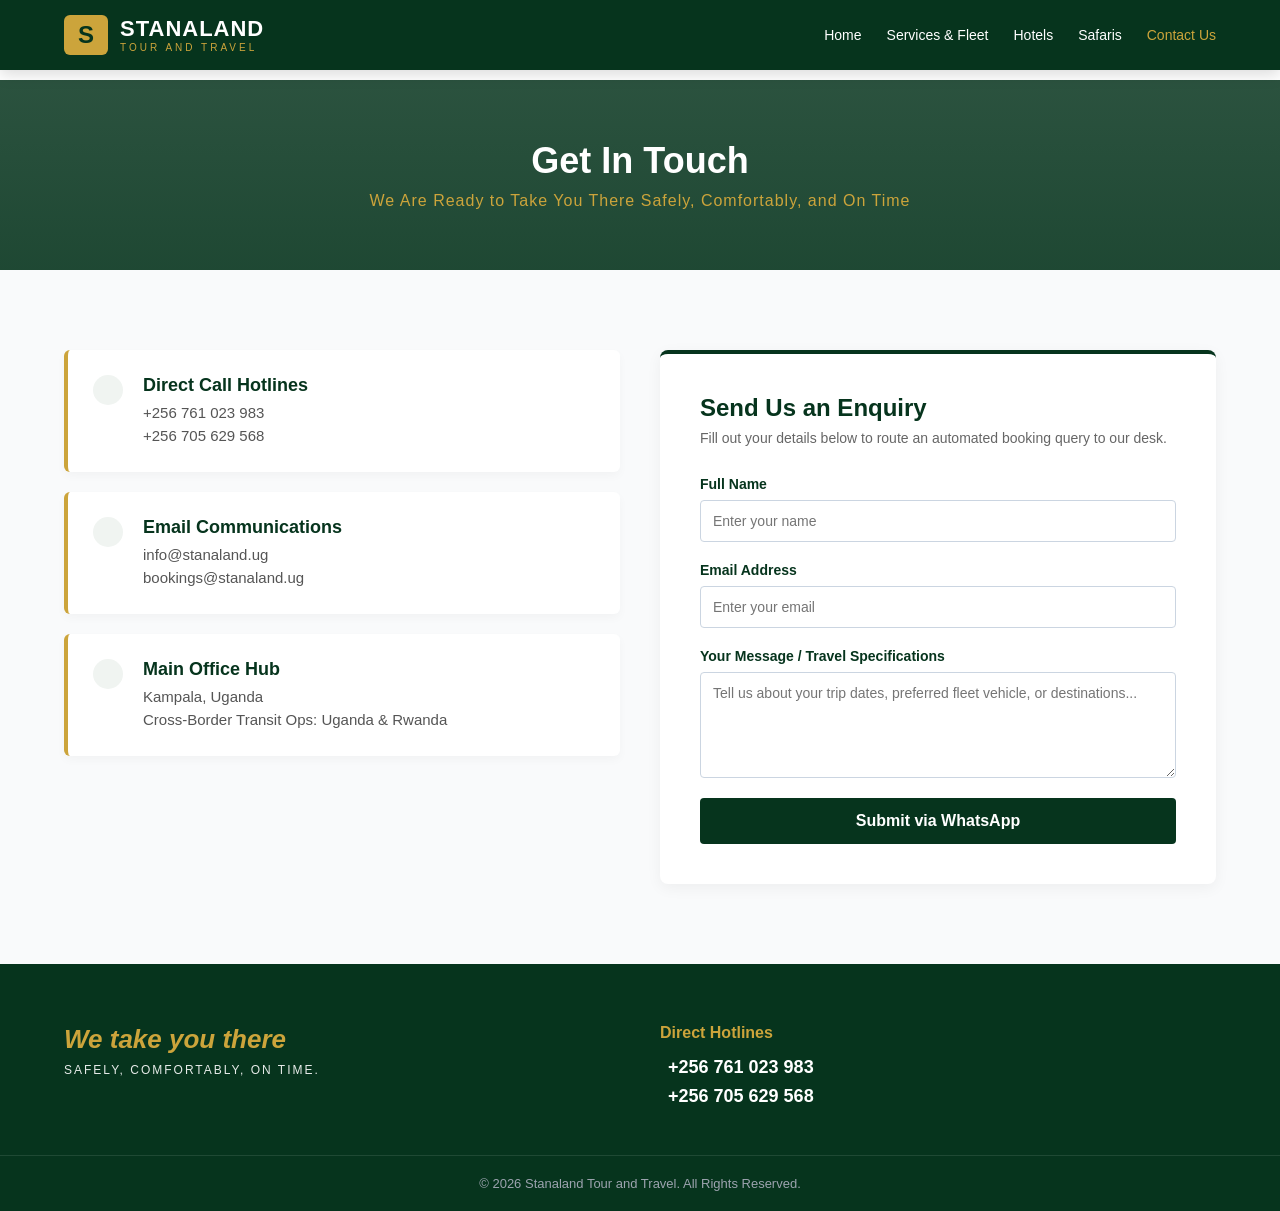
==== contact.html @ be0066cf "initial commit" ====
<!DOCTYPE html>
<html lang="en">
<head>
    <meta charset="UTF-8">
    <meta name="viewport" content="width=device-width, initial-scale=1.0">
    <title>Contact Us | Stanaland Tour and Travel</title>
    <!-- The exact line that forces the browser to load your CSS -->
    <link rel="stylesheet" href="style.css">
    <link rel="stylesheet" href="https://cloudflare.com">
</head>
<body>


    <!-- Header Navigation -->
    <header>
        <div class="container header-container">
            <div class="logo">
                <span class="logo-icon">S</span>
                <div class="logo-text">
                    <h1>STANALAND</h1>
                    <span>TOUR AND TRAVEL</span>
                </div>
            </div>
            <nav>
    <ul>
        <li><a href="index.html">Home</a></li>
        <li><a href="services.html">Services & Fleet</a></li>
        <li><a href="hotels.html">Hotels</a></li>
        <li><a href="safaris.html">Safaris</a></li>
        <li><a href="contact.html" class="active">Contact Us</a></li> <!-- Updated Active Link -->
        <!-- <li><a href="#" class="btn-nav">Book Online</a></li> -->
    </ul>
</nav>
        </div>
    </header>

    <!-- Page Title Sub-Hero Header -->
    <section class="page-title-bar contact-hero-bg">
        <div class="container">
            <h2>Get In Touch</h2>
            <p class="page-subtitle">We Are Ready to Take You There Safely, Comfortably, and On Time</p>
        </div>
    </section>

    <!-- Contact Dashboard Section -->
    <section class="contact-section">
        <div class="container contact-grid-layout">
            
            <!-- Left Column: Contact Cards -->
            <div class="contact-info-panel">
                <div class="info-card">
                    <i class="fas fa-phone-alt"></i>
                    <div>
                        <h3>Direct Call Hotlines</h3>
                        <p>+256 761 023 983</p>
                        <p>+256 705 629 568</p>
                    </div>
                </div>

                <div class="info-card">
                    <i class="fas fa-envelope"></i>
                    <div>
                        <h3>Email Communications</h3>
                        <p>info@stanaland.ug</p>
                        <p>bookings@stanaland.ug</p>
                    </div>
                </div>

                <div class="info-card">
                    <i class="fas fa-map-marker-alt"></i>
                    <div>
                        <h3>Main Office Hub</h3>
                        <p>Kampala, Uganda</p>
                        <p>Cross-Border Transit Ops: Uganda & Rwanda</p>
                    </div>
                </div>
            </div>

            <!-- Right Column: Interactive Booking Form -->
            <div class="contact-form-panel">
                <h3>Send Us an Enquiry</h3>
                <p>Fill out your details below to route an automated booking query to our desk.</p>
                
                <form id="contactPageForm">
                    <div class="form-group">
                        <label for="contactName">Full Name</label>
                        <input type="text" id="contactName" placeholder="Enter your name" required>
                    </div>
                    
                    <div class="form-group">
                        <label for="contactEmail">Email Address</label>
                        <input type="email" id="contactEmail" placeholder="Enter your email" required>
                    </div>

                    <div class="form-group">
                        <label for="contactMessage">Your Message / Travel Specifications</label>
                        <textarea id="contactMessage" rows="5" placeholder="Tell us about your trip dates, preferred fleet vehicle, or destinations..." required></textarea>
                    </div>

                    <button type="submit" class="btn-submit-contact">Submit via WhatsApp</button>
                </form>
            </div>

        </div>
    </section>

    <!-- Global Footer -->
    <footer>
        <div class="container footer-container">
            <div class="footer-brand">
                <h3>We take you there</h3>
                <p class="motto">SAFELY, COMFORTABLY, ON TIME.</p>
            </div>
            <div class="footer-contact">
                <h4>Direct Hotlines</h4>
                <p><i class="fas fa-phone-alt"></i> +256 761 023 983</p>
                <p><i class="fas fa-phone-alt"></i> +256 705 629 568</p>
            </div>
        </div>
        <div class="footer-bottom">
            <p>&copy; 2026 Stanaland Tour and Travel. All Rights Reserved.</p>
        </div>
    </footer>

    <!-- Script connection for execution -->
    <script src="script.js"></script>
</body>
</html>
---- style.css ----
/* ==========================================
   1. GLOBAL VARIABLES & SYSTEM RESET
   ========================================== */
:root {
    --primary-color: #06341d; /* Signature Deep Green */
    --accent-color: #cca43b;  /* Premium Gold */
    --text-dark: #1f2937;
    --text-light: #ffffff;
    --bg-light: #f9fafb;
}

* {
    margin: 0;
    padding: 0;
    box-sizing: border-box;
    font-family: 'Segoe UI', Tahoma, Geneva, Verdana, sans-serif;
    scroll-behavior: smooth;
}

/* Flex layout allows footers to sit cleanly at the bottom */
body {
    background-color: #ffffff;
    color: var(--text-dark);
    padding-top: 80px; 
    display: flex;
    flex-direction: column;
    min-height: 100vh;
}

.container {
    width: 90%;
    max-width: 1200px;
    margin: 0 auto;
}

/* ==========================================
   2. HEADER NAVIGATION BAR
   ========================================== */
header {
    background-color: var(--primary-color);
    color: var(--text-light);
    padding: 15px 0;
    position: fixed;
    width: 100%;
    top: 0;
    left: 0;
    z-index: 1000;
    box-shadow: 0 4px 15px rgba(0,0,0,0.15);
}

.header-container {
    display: flex;
    justify-content: space-between;
    align-items: center;
}

.logo {
    display: flex;
    align-items: center;
    gap: 12px;
}

.logo-icon {
    background-color: var(--accent-color);
    color: var(--primary-color);
    font-size: 24px;
    font-weight: 800;
    padding: 6px 14px;
    border-radius: 6px;
}

.logo-text h1 {
    font-size: 22px;
    letter-spacing: 1px;
    line-height: 1;
    color: var(--text-light);
}

.logo-text span {
    font-size: 10px;
    color: var(--accent-color);
    letter-spacing: 3px;
    display: block;
    margin-top: 2px;
}

nav ul {
    display: flex;
    list-style: none;
    align-items: center;
    gap: 25px;
}

nav ul li a {
    color: var(--text-light);
    text-decoration: none;
    font-size: 14px;
    font-weight: 500;
    transition: color 0.3s ease;
}

nav ul li a:hover, nav ul li a.active {
    color: var(--accent-color);
}

.btn-nav {
    background-color: var(--accent-color);
    color: var(--primary-color) !important;
    padding: 8px 18px;
    border-radius: 4px;
    font-weight: 700;
}

/* ==========================================
   3. HOMEPAGE HERO SHOWCASE 
   ========================================== */
.hero {
       background: linear-gradient(rgba(6, 52, 29, 0.8), rgba(6, 52, 29, 0.85)), url('image.png') no-repeat center center/cover;

    height: 75vh;
    display: flex;
    align-items: center;
    color: var(--text-light);
    width: 100%;
}

.hero-tagline {
    color: var(--accent-color);
    font-size: 13px;
    text-transform: uppercase;
    letter-spacing: 1.5px;
    margin-bottom: 20px;
    font-weight: 600;
}

.hero-content h2 {
    font-size: 52px;
    line-height: 1.15;
    margin-bottom: 20px;
    color: var(--text-light);
}

.gold-text {
    color: var(--accent-color);
    font-style: italic;
}

.hero-subtext {
    font-size: 18px;
    margin-bottom: 35px;
    opacity: 0.9;
    color: var(--text-light);
}

.hero-cta {
    display: flex;
    gap: 15px;
}

.btn-primary, .btn-secondary {
    text-decoration: none;
    padding: 14px 30px;
    font-weight: 700;
    border-radius: 4px;
    transition: all 0.3s ease;
}

.btn-primary {
    background-color: var(--accent-color);
    color: var(--primary-color);
}

.btn-primary:hover {
    background-color: var(--text-light);
}

.btn-secondary {
    border: 2px solid var(--text-light);
    color: var(--text-light);
}

.btn-secondary:hover {
    background-color: var(--text-light);
    color: var(--primary-color);
}

/* ==========================================
   4. HOME VALUES RIBBON BAR
   ========================================== */
.values-bar {
    background-color: #f3f4f6;
    padding: 22px 0;
    border-bottom: 1px solid #e5e7eb;
    width: 100%;
}

.values-container {
    display: flex;
    justify-content: space-around;
    flex-wrap: wrap;
    gap: 20px;
}

.value-item {
    display: flex;
    align-items: center;
    gap: 10px;
    color: var(--primary-color);
    font-weight: 600;
    font-size: 15px;
}

.value-item i {
    color: var(--accent-color);
    font-size: 18px;
}

/* ==========================================
   5. CORE SERVICES & DISPLAYS 
   ========================================== */
.services-preview, .hotels-display, .fleet-showcase {
    padding: 80px 0;
    background-color: var(--bg-light);
    flex: 1 0 auto; /* Fills remaining height safely */
    width: 100%;
}

.section-header {
    text-align: center;
    margin-bottom: 50px;
}

.section-header h2 {
    color: var(--primary-color);
    font-size: 32px;
    position: relative;
    padding-bottom: 15px;
}

.section-header h2::after {
    content: '';
    position: absolute;
    bottom: 0;
    left: 50%;
    transform: translateX(-50%);
    width: 50px;
    height: 3px;
    background-color: var(--accent-color);
}

.section-header p {
    color: #4b5563;
    margin-top: 15px;
}

.preview-grid {
    display: grid;
    grid-template-columns: repeat(auto-fit, minmax(300px, 1fr));
    gap: 30px;
}

.preview-card {
    background-color: #ffffff;
    padding: 40px 30px;
    border-radius: 6px;
    box-shadow: 0 4px 6px -1px rgba(0, 0, 0, 0.05);
    border-top: 4px solid var(--primary-color);
    text-align: center;
}

.preview-card i {
    font-size: 36px;
    color: var(--accent-color);
    margin-bottom: 20px;
}

.preview-card h3 {
    color: var(--primary-color);
    margin-bottom: 12px;
    font-size: 20px;
}

.preview-card p {
    color: #6b7280;
    font-size: 14px;
    line-height: 1.6;
}

/* ==========================================
   6. GLOBAL STRUCTURAL FOOTER
   ========================================== */
footer {
    margin-top: auto; 
    background-color: var(--primary-color);
    color: var(--text-light);
    padding: 60px 0 20px;
    width: 100%;
}

.footer-container {
    display: grid;
    grid-template-columns: repeat(auto-fit, minmax(280px, 1fr));
    gap: 40px;
    margin-bottom: 40px;
    width: 90%;
    max-width: 1200px;
    margin-left: auto;
    margin-right: auto;
}

.footer-brand h3 {
    font-size: 26px;
    font-style: italic;
    color: var(--accent-color);
    margin-bottom: 8px;
    white-space: nowrap;
}

.footer-brand .motto {
    font-size: 12px;
    letter-spacing: 2px;
    opacity: 0.9;
}

.footer-contact h4 {
    color: var(--accent-color);
    margin-bottom: 15px;
    font-size: 16px;
}

.footer-contact p {
    font-size: 18px;
    font-weight: 600;
    margin-bottom: 8px;
    white-space: nowrap;
}

.footer-contact i {
    color: var(--accent-color);
    margin-right: 8px;
}

.footer-bottom {
    text-align: center;
    border-top: 1px solid rgba(255,255,255,0.1);
    padding-top: 20px;
    font-size: 13px;
    color: #9ca3af;
    width: 100%;
}

/* ==========================================
   7. RESPONSIVE VIEWPORTS (MOBILE)
   ========================================== */
@media (max-width: 768px) {
    .header-container { flex-direction: column; gap: 15px; }
    nav ul { gap: 15px; flex-wrap: wrap; justify-content: center; }
    .hero-content h2 { font-size: 34px; }
    .hero-cta { flex-direction: column; }
}
/* ==========================================
   8. HOTELS SPLIT-SCREEN LAYOUT CONFIG
   ========================================== */
.split-hotels-container {
    display: flex;
    height: calc(100vh - 80px); /* Fills view height safely minus nav header */
    overflow: hidden;
    width: 100%;
}

.split-half {
    flex: 1;
    display: flex;
    align-items: center;
    justify-content: center;
    text-align: center;
    text-decoration: none;
    position: relative;
    transition: flex 0.5s ease, background 0.3s ease;
    padding: 40px;
}

/* Fallback color gradients if you haven't assigned images inside your new images/ folder yet */
.uganda-split {
    background: linear-gradient(rgba(6, 52, 29, 0.8), rgba(6, 52, 29, 0.9)), url('images/uganda-split.jpg') no-repeat center center/cover;
    background-color: var(--primary-color);
}

.rwanda-split {
    background: linear-gradient(rgba(204, 164, 59, 0.75), rgba(6, 52, 29, 0.85)), url('images/rwanda-split.jpg') no-repeat center center/cover;
    background-color: #1a422b;
    border-left: 2px solid rgba(255,255,255,0.1);
}

.split-content {
    color: var(--text-light) !important;
    z-index: 2;
    transition: transform 0.3s ease;
}

.split-content h2 {
    font-size: 42px;
    margin-bottom: 12px;
    letter-spacing: 1px;
    color: var(--text-light) !important;
}

.split-content p {
    font-size: 16px;
    opacity: 0.9;
    margin-bottom: 25px;
    color: var(--text-light) !important;
}

.split-btn {
    display: inline-block;
    padding: 12px 28px;
    background-color: var(--text-light);
    color: var(--primary-color);
    font-weight: 700;
    border-radius: 4px;
    font-size: 14px;
    transition: all 0.3s ease;
}

/* Hover Expanding Window Animations */
.split-half:hover {
    flex: 1.2; 
}

.split-half:hover .split-content {
    transform: scale(1.05);
}

.split-half:hover .split-btn {
    background-color: var(--accent-color);
    color: var(--text-light);
}

/* Mobile responsive fallback vertical stack */
@media (max-width: 768px) {
    .split-hotels-container {
        flex-direction: column;
        height: auto;
    }
    .split-half {
        padding: 80px 20px;
    }
}

/* ==========================================
   9. SAFARIS PAGE EXTENSION
   ========================================== */
.page-title-bar {
    padding: 60px 0;
    text-align: center;
    color: var(--text-light);
    background-color: var(--primary-color);
}

.safari-hero-bg {
    background: linear-gradient(rgba(6,52,29,0.85), rgba(6,52,29,0.9)), url('images/safari-hero.jpg') no-repeat center center/cover;
}

.page-title-bar h2 {
    font-size: 36px;
    margin-bottom: 10px;
}

.page-subtitle {
    color: var(--accent-color);
    font-size: 16px;
    letter-spacing: 1px;
}

.safari-packages-section {
    padding: 80px 0;
    background-color: var(--bg-light);
    flex: 1 0 auto;
    width: 100%;
}

.package-grid-layout {
    display: grid;
    grid-template-columns: repeat(auto-fit, minmax(340px, 1fr));
    gap: 35px;
}

.safari-card {
    background: #ffffff;
    border-radius: 8px;
    overflow: hidden;
    box-shadow: 0 4px 15px rgba(0,0,0,0.05);
    border: 1px solid #e5e7eb;
    display: flex;
    flex-direction: column;
}

.safari-card-img {
    width: 100%;
    height: 240px;
    object-fit: cover;
    background-color: #dddddd;
}

.safari-card-body {
    padding: 25px;
    flex-grow: 1;
    display: flex;
    flex-direction: column;
}

.safari-card-meta {
    display: flex;
    justify-content: space-between;
    align-items: center;
    margin-bottom: 10px;
}

.safari-tag {
    color: var(--accent-color);
    font-size: 12px;
    font-weight: bold;
    text-transform: uppercase;
    letter-spacing: 0.5px;
}

.safari-duration {
    background: #f3f4f6;
    padding: 4px 10px;
    border-radius: 20px;
    font-size: 12px;
    font-weight: 600;
    color: var(--primary-color);
}

.safari-card h3 {
    color: var(--primary-color);
    font-size: 22px;
    margin-bottom: 12px;
}

.safari-card p {
    color: #555555;
    font-size: 14px;
    line-height: 1.6;
    margin-bottom: 25px;
}

.safari-card-action {
    margin-top: auto;
}

.btn-safari {
    display: block;
    text-align: center;
    background: var(--primary-color);
    color: var(--text-light);
    text-decoration: none;
    padding: 13px;
    border-radius: 4px;
    font-weight: bold;
    transition: background 0.3s ease;
}

.btn-safari:hover {
    background-color: var(--accent-color);
    color: var(--primary-color);
}
/* ==========================================
   10. CONTACT PAGE EXTENSION
   ========================================== */
.contact-hero-bg {
    background: linear-gradient(rgba(6,52,29,0.85), rgba(6,52,29,0.9)), url('images/contact-hero.jpg') no-repeat center center/cover;
}

.contact-section {
    padding: 80px 0;
    background-color: var(--bg-light);
    flex: 1 0 auto;
    width: 100%;
}

.contact-grid-layout {
    display: grid;
    grid-template-columns: repeat(auto-fit, minmax(340px, 1fr));
    gap: 40px;
    align-items: start;
}

.contact-info-panel {
    display: flex;
    flex-direction: column;
    gap: 20px;
}

.info-card {
    background: #ffffff;
    padding: 25px;
    border-radius: 6px;
    box-shadow: 0 4px 10px rgba(0,0,0,0.03);
    border-left: 4px solid var(--accent-color);
    display: flex;
    align-items: flex-start;
    gap: 20px;
}

.info-card i {
    font-size: 24px;
    color: var(--primary-color);
    background: #f0f4f1;
    padding: 15px;
    border-radius: 50%;
}

.info-card h3 {
    color: var(--primary-color);
    font-size: 18px;
    margin-bottom: 6px;
}

.info-card p {
    color: #555555;
    font-size: 15px;
    line-height: 1.5;
}

.contact-form-panel {
    background: #ffffff;
    padding: 40px;
    border-radius: 8px;
    box-shadow: 0 4px 15px rgba(0,0,0,0.05);
    border-top: 4px solid var(--primary-color);
}

.contact-form-panel h3 {
    color: var(--primary-color);
    font-size: 24px;
    margin-bottom: 8px;
}

.contact-form-panel p {
    color: #666666;
    font-size: 14px;
    margin-bottom: 30px;
}

.form-group {
    margin-bottom: 20px;
    display: flex;
    flex-direction: column;
    gap: 8px;
}

.form-group label {
    font-size: 14px;
    font-weight: 600;
    color: var(--primary-color);
}

.form-group input, .form-group textarea {
    width: 100%;
    padding: 12px;
    border: 1px solid #cbd5e1;
    border-radius: 4px;
    outline: none;
    font-size: 14px;
    color: var(--text-dark);
    transition: border 0.3s;
}

.form-group input:focus, .form-group textarea:focus {
    border-color: var(--primary-color);
}

.btn-submit-contact {
    width: 100%;
    background-color: var(--primary-color);
    color: var(--text-light);
    border: none;
    padding: 14px;
    font-weight: bold;
    font-size: 16px;
    cursor: pointer;
    border-radius: 4px;
    transition: background 0.3s;
}

.btn-submit-contact:hover {
    background-color: var(--accent-color);
    color: var(--primary-color);
}
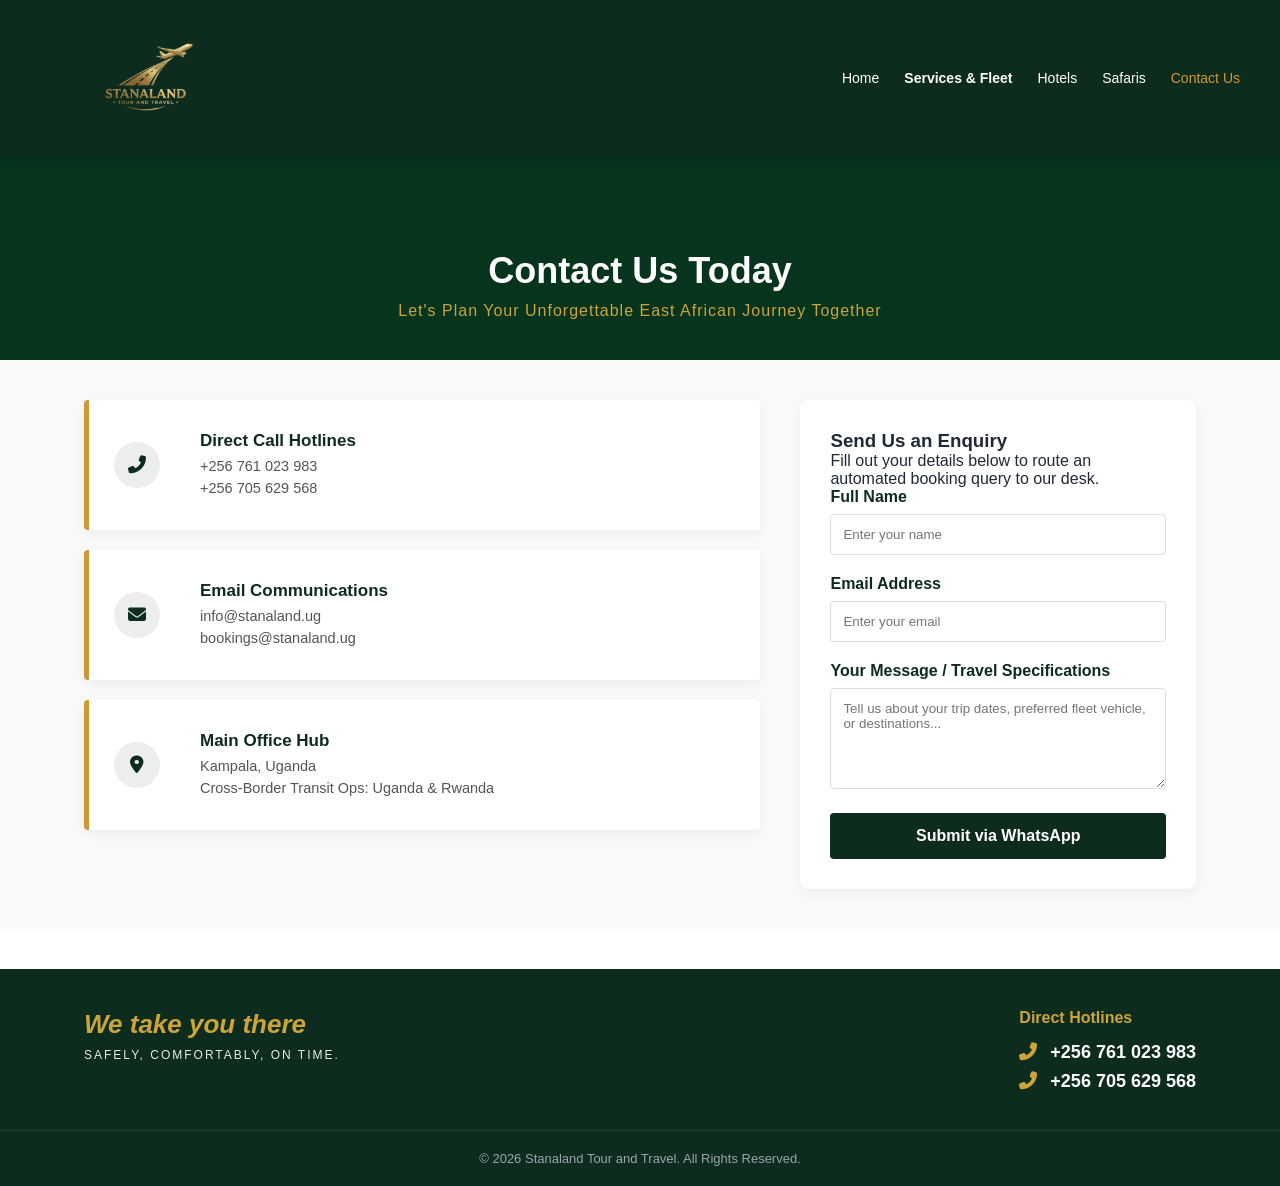
==== commit 906312bf: "Modified contact us page" ====
--- a/contact.html
+++ b/contact.html
@@ -4,41 +4,46 @@
     <meta charset="UTF-8">
     <meta name="viewport" content="width=device-width, initial-scale=1.0">
     <title>Contact Us | Stanaland Tour and Travel</title>
-    <!-- The exact line that forces the browser to load your CSS -->
+    
+    <!-- FIXED: Replaced the broken link with a functional Font Awesome v6 CDN link -->
+    <link rel="stylesheet" href="https://cdnjs.cloudflare.com/ajax/libs/font-awesome/6.7.2/css/all.min.css">
+    
     <link rel="stylesheet" href="style.css">
-    <link rel="stylesheet" href="https://cloudflare.com">
 </head>
+
 <body>
 
+   <header style="background-color: #0d2c1d; width: 100%;">
+    <!-- Decreased top/bottom padding here to give the larger logo maximum room without making the whole bar too tall -->
+    <div class="container header-container" style="display: flex; justify-content: space-between; align-items: center; padding: 5px 40px; max-width: 1200px; margin: 0 auto; box-sizing: border-box;">
+        
+        <!-- Logo Section -->
+        <div class="logo" style="display: flex; align-items: center;">
+            <a href="index.html" style="display: block; line-height: 0;">
+                <!-- Increased height to 115px so the text details are highly readable -->
+                <img src="images/logo.png" alt="Stanaland Tour and Travel Logo" style="height: 115px; width: auto; display: block; object-fit: contain;">
+            </a>
+        </div>
+        
+        <!-- Navigation Section -->
+        <nav>
+            <ul style="display: flex; list-style: none; margin: 0; padding: 0; gap: 25px; align-items: center;">
+                <li><a href="index.html" style="text-decoration: none; color: #ffffff; font-weight: 500;">Home</a></li>
+                <li><a href="services.html" class="active" style="text-decoration: none; color: #ffffff; font-weight: 600;">Services & Fleet</a></li>
+                <li><a href="hotels.html" style="text-decoration: none; color: #ffffff; font-weight: 500;">Hotels</a></li>
+                <li><a href="safaris.html" style="text-decoration: none; color: #ffffff; font-weight: 500;">Safaris</a></li>
+                <li><a href="contact.html" style="text-decoration: none; color: #cc9933; font-weight: 500;">Contact Us</a></li>
+            </ul>
+        </nav>
+        
+    </div>
+</header>
 
-    <!-- Header Navigation -->
-    <header>
-        <div class="container header-container">
-            <div class="logo">
-                <span class="logo-icon">S</span>
-                <div class="logo-text">
-                    <h1>STANALAND</h1>
-                    <span>TOUR AND TRAVEL</span>
-                </div>
-            </div>
-            <nav>
-    <ul>
-        <li><a href="index.html">Home</a></li>
-        <li><a href="services.html">Services & Fleet</a></li>
-        <li><a href="hotels.html">Hotels</a></li>
-        <li><a href="safaris.html">Safaris</a></li>
-        <li><a href="contact.html" class="active">Contact Us</a></li> <!-- Updated Active Link -->
-        <!-- <li><a href="#" class="btn-nav">Book Online</a></li> -->
-    </ul>
-</nav>
-        </div>
-    </header>
-
-    <!-- Page Title Sub-Hero Header -->
+    <!-- Sub-Hero Header Banner -->
     <section class="page-title-bar contact-hero-bg">
-        <div class="container">
-            <h2>Get In Touch</h2>
-            <p class="page-subtitle">We Are Ready to Take You There Safely, Comfortably, and On Time</p>
+        <div class="container hero-text-container">
+            <h2>Contact Us Today</h2>
+            <p class="page-subtitle">Let's Plan Your Unforgettable East African Journey Together</p>
         </div>
     </section>
 
@@ -46,35 +51,50 @@
     <section class="contact-section">
         <div class="container contact-grid-layout">
             
-            <!-- Left Column: Contact Cards -->
-            <div class="contact-info-panel">
-                <div class="info-card">
-                    <i class="fas fa-phone-alt"></i>
-                    <div>
-                        <h3>Direct Call Hotlines</h3>
-                        <p>+256 761 023 983</p>
-                        <p>+256 705 629 568</p>
-                    </div>
-                </div>
+            <!-- Left Column: Unified Contact Cards with Real Icons -->
+           <!-- Left Column: Unified Contact Cards with Real Icons -->
+<!-- Left Column: Unified Contact Cards with Real Icons -->
+<div class="contact-info-panel" style="display: flex; flex-direction: column; align-items: flex-start; gap: 20px; width: 100%;">
+    
+    <!-- Card 1: Hotlines -->
+    <!-- FIXED: Added display: flex and align-items: center to layout the icon and text next to each other, left-aligned -->
+    <div class="info-card" style="display: flex; align-items: center; text-align: left; width: 100%; justify-content: flex-start; gap: 20px;">
+        <div class="icon-circle" style="flex-shrink: 0;">
+            <i class="fas fa-phone-alt"></i>
+        </div>
+        <div class="card-content" style="text-align: left;">
+            <h3 style="margin: 0 0 5px 0; text-align: left;">Direct Call Hotlines</h3>
+            <p style="margin: 0; text-align: left;">+256 761 023 983</p>
+            <p style="margin: 0; text-align: left;">+256 705 629 568</p>
+        </div>
+    </div>
 
-                <div class="info-card">
-                    <i class="fas fa-envelope"></i>
-                    <div>
-                        <h3>Email Communications</h3>
-                        <p>info@stanaland.ug</p>
-                        <p>bookings@stanaland.ug</p>
-                    </div>
-                </div>
+    <!-- Card 2: Emails -->
+    <div class="info-card" style="display: flex; align-items: center; text-align: left; width: 100%; justify-content: flex-start; gap: 20px;">
+        <div class="icon-circle" style="flex-shrink: 0;">
+            <i class="fas fa-envelope"></i>
+        </div>
+        <div class="card-content" style="text-align: left;">
+            <h3 style="margin: 0 0 5px 0; text-align: left;">Email Communications</h3>
+            <p style="margin: 0; text-align: left;">info@stanaland.ug</p>
+            <p style="margin: 0; text-align: left;">bookings@stanaland.ug</p>
+        </div>
+    </div>
 
-                <div class="info-card">
-                    <i class="fas fa-map-marker-alt"></i>
-                    <div>
-                        <h3>Main Office Hub</h3>
-                        <p>Kampala, Uganda</p>
-                        <p>Cross-Border Transit Ops: Uganda & Rwanda</p>
-                    </div>
-                </div>
-            </div>
+    <!-- Card 3: Location -->
+    <div class="info-card" style="display: flex; align-items: center; text-align: left; width: 100%; justify-content: flex-start; gap: 20px;">
+        <div class="icon-circle" style="flex-shrink: 0;">
+            <i class="fas fa-map-marker-alt"></i>
+        </div>
+        <div class="card-content" style="text-align: left;">
+            <h3 style="margin: 0 0 5px 0; text-align: left;">Main Office Hub</h3>
+            <p style="margin: 0; text-align: left;">Kampala, Uganda</p>
+            <p style="margin: 0; text-align: left;">Cross-Border Transit Ops: Uganda & Rwanda</p>
+        </div>
+    </div>
+
+</div>
+
 
             <!-- Right Column: Interactive Booking Form -->
             <div class="contact-form-panel">
@@ -122,7 +142,6 @@
         </div>
     </footer>
 
-    <!-- Script connection for execution -->
     <script src="script.js"></script>
 </body>
 </html>
--- a/style.css
+++ b/style.css
@@ -8,6 +8,7 @@
     --text-dark: #1f2937;
     --text-light: #ffffff;
     --bg-light: #f9fafb;
+    justify-content: space-between;
 }
 
 * {
@@ -16,6 +17,7 @@
     box-sizing: border-box;
     font-family: 'Segoe UI', Tahoma, Geneva, Verdana, sans-serif;
     scroll-behavior: smooth;
+    justify-content: space-between;
 }
 
 /* Flex layout allows footers to sit cleanly at the bottom */
@@ -90,6 +92,7 @@
     list-style: none;
     align-items: center;
     gap: 25px;
+    
 }
 
 nav ul li a {
@@ -98,6 +101,7 @@
     font-size: 14px;
     font-weight: 500;
     transition: color 0.3s ease;
+    justify-content: space-between;
 }
 
 nav ul li a:hover, nav ul li a.active {
@@ -115,14 +119,138 @@
 /* ==========================================
    3. HOMEPAGE HERO SHOWCASE 
    ========================================== */
+/* ==========================================
+   3. HOMEPAGE HERO SHOWCASE WITH SLIDER FIX
+   ========================================== */
 .hero {
-       background: linear-gradient(rgba(6, 52, 29, 0.8), rgba(6, 52, 29, 0.85)), url('image.png') no-repeat center center/cover;
-
+    position: relative; /* Essential to lock background layers underneath text */
     height: 75vh;
     display: flex;
     align-items: center;
     color: var(--text-light);
     width: 100%;
+    overflow: hidden; /* Stops wide images from spilling out of the screen */
+}
+
+/* New CSS container to control the sliding images layer */
+.hero-slider {
+    position: absolute;
+    top: 0;
+    left: 0;
+    width: 100%;
+    height: 100%;
+    z-index: 1; /* Sets slider in the background layer */
+}
+
+/* Individual slides configuration */
+.slide {
+    position: absolute;
+    top: 0;
+    left: 0;
+    width: 100%;
+    height: 100%;
+    background-repeat: no-repeat;
+    background-position: center center;
+    background-size: cover;
+    opacity: 0;
+    transition: opacity 1.2s ease-in-out; /* Controls how fast images fade into each other */
+}
+
+/* Shows the active visible slide image */
+.slide.active {
+    opacity: 1; 
+}
+
+/* Keeps your text content floating perfectly on top of the moving background */
+.hero-container {
+    position: relative;
+    z-index: 2; /* Forces text to sit safely on top of the images layer */
+    width: 90%;
+    max-width: 1200px;
+    margin: 0 auto;
+}
+
+.hero-tagline {
+    color: var(--accent-color);
+    font-size: 13px;
+    text-transform: uppercase;
+    letter-spacing: 1.5px;
+    margin-bottom: 20px;
+    font-weight: 600;
+}
+
+.hero-content h2 {
+    font-size: 52px;
+    line-height: 1.15;
+    margin-bottom: 20px;
+    color: var(--text-light);
+}
+
+.gold-text {
+    color: var(--accent-color);
+    font-style: italic;
+}
+
+.hero-subtext {
+    font-size: 18px;
+    margin-bottom: 35px;
+    opacity: 0.9;
+    color: var(--text-light);
+}
+
+.hero-cta {
+    display: flex;
+    gap: 15px;
+}
+/* ==========================================
+   3. HOMEPAGE HERO SHOWCASE WITH SLIDER FIX
+   ========================================== */
+.hero {
+    position: relative; /* Essential to lock background layers underneath text */
+    height: 75vh;
+    display: flex;
+    align-items: center;
+    color: var(--text-light);
+    width: 100%;
+    overflow: hidden; /* Stops wide images from spilling out of the screen */
+}
+
+/* New CSS container to control the sliding images layer */
+.hero-slider {
+    position: absolute;
+    top: 0;
+    left: 0;
+    width: 100%;
+    height: 100%;
+    z-index: 1; /* Sets slider in the background layer */
+}
+
+/* Individual slides configuration */
+.slide {
+    position: absolute;
+    top: 0;
+    left: 0;
+    width: 100%;
+    height: 100%;
+    background-repeat: no-repeat;
+    background-position: center center;
+    background-size: cover;
+    opacity: 0;
+    transition: opacity 1.2s ease-in-out; /* Controls how fast images fade into each other */
+}
+
+/* Shows the active visible slide image */
+.slide.active {
+    opacity: 1; 
+}
+
+/* Keeps your text content floating perfectly on top of the moving background */
+.hero-container {
+    position: relative;
+    z-index: 2; /* Forces text to sit safely on top of the images layer */
+    width: 90%;
+    max-width: 1200px;
+    margin: 0 auto;
 }
 
 .hero-tagline {
@@ -389,7 +517,7 @@
 
 .rwanda-split {
     background: linear-gradient(rgba(204, 164, 59, 0.75), rgba(6, 52, 29, 0.85)), url('images/rwanda-split.jpg') no-repeat center center/cover;
-    background-color: #1a422b;
+    background-color: #285f40;
     border-left: 2px solid rgba(255,255,255,0.1);
 }
 
@@ -567,129 +695,573 @@
 .btn-safari:hover {
     background-color: var(--accent-color);
     color: var(--primary-color);
-}
-/* ==========================================
-   10. CONTACT PAGE EXTENSION
-   ========================================== */
-.contact-hero-bg {
-    background: linear-gradient(rgba(6,52,29,0.85), rgba(6,52,29,0.9)), url('images/contact-hero.jpg') no-repeat center center/cover;
-}
-
+}/* ==========================================
+   Header and Gold Circle Logo
+   ========================================== */
+.main-header {
+    background-color: #0d2c1d;
+    width: 100%;
+    position: fixed;
+    top: 0;
+    left: 0;
+    z-index: 1000;
+    box-shadow: 0 4px 10px rgba(0,0,0,0.15);
+}
+
+.header-container {
+    display: flex;
+    justify-content: space-between;
+    align-items: center;
+    padding: 10px 40px 10px 20px;
+    width: 100%;
+    max-width: 100% !important;
+    box-sizing: border-box;
+}
+
+.logo-link {
+    display: flex;
+    align-items: center;
+    justify-content: center;
+    text-decoration: none;
+}
+
+.logo-circle {
+    width: 120px;
+    height: 120px;
+    border: 3px solid #cc9933;
+    border-radius: 50%;
+    display: flex;
+    align-items: center;
+    justify-content: center;
+    background-color: rgba(204, 153, 51, 0.05);
+    box-sizing: border-box;
+    overflow: hidden;
+    padding: 15px;
+}
+
+.logo-circle img {
+    max-width: 100%;
+    max-height: 100%;
+    object-fit: contain;
+    display: block;
+}
+
+.nav-menu ul {
+    display: flex;
+    list-style: none;
+    margin: 0;
+    padding: 0;
+    gap: 25px;
+    align-items: center;
+}
+
+.nav-menu a {
+    text-decoration: none;
+    color: #ffffff;
+    font-weight: 500;
+}
+
+.nav-menu a.active {
+    color: #cc9933;
+    font-weight: 600;
+}
+
+/* ==========================================
+   Hero Banner Area
+   ========================================== */
+.page-title-bar {
+    padding-top: 170px;
+    padding-bottom: 40px;
+    box-sizing: border-box;
+}
+
+.hero-text-container {
+    text-align: center;
+}
+
+.page-subtitle {
+    color: #cca43b;
+    margin-top: 8px;
+}
+
+/* ==========================================
+   Perfectly Aligned Contact Info Cards
+   ========================================== */
 .contact-section {
-    padding: 80px 0;
+    padding: 40px 0;
+    background-color: #f9f9f9;
+}
+
+.contact-grid-layout {
+    display: flex;
+    gap: 40px;
+    max-width: 1200px;
+    margin: 0 auto;
+    padding: 0 20px;
+    box-sizing: border-box;
+}
+
+.contact-info-panel {
+    display: flex;
+    flex-direction: column;
+    gap: 20px;
+    width: 45%;
+    text-align: left;
+    justify-content: flex-start;
+}
+
+.info-card {
+    display: flex;
+    align-items: center;
+    background-color: #ffffff;
+    border-left: 5px solid #cc9933; /* Keeps left lines perfectly parallel */
+    border-radius: 4px;
+    padding: 25px;
+    box-shadow: 0 4px 12px rgba(0,0,0,0.05);
+    min-height: 130px;
+    box-sizing: border-box;
+    width: 100%;
+    
+}
+
+.icon-circle {
+    width: 46px;
+    height: 46px;
+    background-color: rgba(13, 44, 29, 0.08); /* Transparent matching green */
+    border-radius: 50%;
+    margin-right: 20px;
+    display: flex;
+    align-items: center;
+    justify-content: center;
+    flex-shrink: 0;
+}
+
+.icon-circle i {
+    color: #0d2c1d; /* Deep green icon tint */
+    font-size: 18px;
+}
+
+.card-content h3 {
+    margin: 0 0 6px 0;
+    font-size: 17px;
+    color: #0d2c1d;
+    font-weight: 700;
+    text-align: left;
+    
+}
+
+.card-content p {
+    margin: 0;
+    font-size: 14.5px;
+    color: #555555;
+    line-height: 1.5;
+    display: flex;
+    flex-direction: column;
+    justify-self: flex-start;
+}
+
+/* ==========================================
+   Right Panel: Form Layout
+   ========================================== */
+.contact-form-panel {
+    width: 55%;
+    background-color: #ffffff;
+    padding: 30px;
+    border-radius: 8px;
+    box-shadow: 0 4px 12px rgba(0,0,0,0.05);
+    box-sizing: border-box;
+}
+
+.form-group {
+    margin-bottom: 20px;
+}
+
+.form-group label {
+    display: block;
+    margin-bottom: 8px;
+    font-weight: 600;
+    color: #0d2c1d;
+}
+
+.form-group input,
+.form-group textarea {
+    width: 100%;
+    padding: 12px;
+    border: 1px solid #dddddd;
+    border-radius: 4px;
+    box-sizing: border-box;
+}
+
+.btn-submit-contact {
+    width: 100%;
+    background-color: #0d2c1d;
+    color: #ffffff;
+    border: none;
+    padding: 14px;
+    font-size: 16px;
+    font-weight: 600;
+    border-radius: 4px;
+    cursor: pointer;
+}
+
+/* ==========================================
+   Footer
+   ========================================== */
+footer {
+    background-color: #0d2c1d;
+    color: #ffffff;
+    padding: 40px 0 20px 0;
+    margin-top: 40px;
+}
+
+.footer-container {
+    display: flex;
+    justify-content: space-between;
+    max-width: 1200px;
+    margin: 0 auto;
+    padding: 0 20px;
+}
+
+.footer-bottom {
+    text-align: center;
+    margin-top: 30px;
+    border-top: 1px solid rgba(255,255,255,0.1);
+    padding-top: 20px;
+}
+
+/* ==========================================
+   11. HOTELS CARDS & LISTING ENGINE EXTENSION
+   ========================================== */
+.uganda-hotels-hero-bg {
+    background: linear-gradient(rgba(6,52,29,0.85), rgba(6,52,29,0.9)), url('images/uganda-hotels-banner.jpg') no-repeat center center/cover;
+}
+
+.hotel-grid-layout {
+    display: grid;
+    grid-template-columns: repeat(auto-fit, minmax(320px, 1fr));
+    gap: 35px;
+}
+
+.hotel-card {
+    background: #ffffff;
+    border-radius: 8px;
+    overflow: hidden;
+    box-shadow: 0 4px 15px rgba(0,0,0,0.04);
+    border: 1px solid #e5e7eb;
+    display: flex;
+    flex-direction: column;
+    transition: transform 0.3s ease, box-shadow 0.3s ease;
+}
+
+.hotel-card:hover {
+    transform: translateY(-5px);
+    box-shadow: 0 10px 25px rgba(0,0,0,0.08);
+}
+
+.hotel-card-img {
+    width: 100%;
+    height: 220px;
+    object-fit: cover;
+    background-color: #dddddd; /* Fallback gray box until you load real images */
+}
+
+.hotel-card-body {
+    padding: 25px;
+    flex-grow: 1;
+    display: flex;
+    flex-direction: column;
+}
+
+.hotel-card-meta {
+    display: flex;
+    justify-content: space-between;
+    align-items: center;
+    margin-bottom: 12px;
+}
+
+.hotel-location {
+    color: #4b5563;
+    font-size: 13px;
+    font-weight: 500;
+}
+
+.hotel-location i {
+    color: var(--accent-color);
+    margin-right: 4px;
+}
+
+.hotel-rating {
+    background-color: #f3f4f6;
+    color: var(--primary-color);
+    font-size: 11px;
+    font-weight: 700;
+    text-transform: uppercase;
+    padding: 4px 10px;
+    border-radius: 20px;
+    letter-spacing: 0.5px;
+}
+
+.hotel-card h3 {
+    color: var(--primary-color);
+    font-size: 20px;
+    margin-bottom: 12px;
+}
+
+.hotel-card p {
+    color: #555555;
+    font-size: 14px;
+    line-height: 1.6;
+    margin-bottom: 25px;
+}
+
+.hotel-card-action {
+    margin-top: auto; /* Keeps all WhatsApp booking buttons lined up at the card bottoms */
+}
+
+.btn-hotel-book {
+    display: block;
+    text-align: center;
+    background-color: var(--primary-color);
+    color: var(--text-light);
+    text-decoration: none;
+    padding: 12px;
+    border-radius: 4px;
+    font-weight: 700;
+    font-size: 14px;
+    transition: background 0.3s, color 0.3s;
+}
+
+.btn-hotel-book:hover {
+    background-color: var(--accent-color);
+    color: var(--primary-color);
+}
+/* ==========================================
+   12. SERVICES & FLEET VEHICLE ENGINE EXTENSION
+   ========================================== */
+.services-hero-bg {
+    background: linear-gradient(rgba(6,52,29,0.85), rgba(6,52,29,0.9)), url('images/services-hero.jpg') no-repeat center center/cover;
+}
+
+.services-preview-panel {
+    padding: 80px 0 40px;
+    background-color: var(--text-light);
+    width: 100%;
+}
+.services-row-layout {
+    display: grid;
+    /* Grid system automatically adapts columns layout elegantly for all 6 items */
+    grid-template-columns: repeat(auto-fit, minmax(320px, 1fr));
+    gap: 30px;
+}
+
+
+.service-feature-card {
+    background-color: var(--bg-light);
+    padding: 40px 30px;
+    border-radius: 6px;
+    box-shadow: 0 4px 6px -1px rgba(0, 0, 0, 0.02);
+    border-top: 4px solid var(--primary-color);
+    text-align: center;
+}
+
+.service-feature-card i {
+    font-size: 36px;
+    color: var(--accent-color);
+    margin-bottom: 20px;
+}
+
+.service-feature-card h3 {
+    color: var(--primary-color);
+    margin-bottom: 12px;
+    font-size: 20px;
+}
+
+.service-feature-card p {
+    color: #555555;
+    font-size: 14px;
+    line-height: 1.6;
+}
+
+/* Fleet Panels Layout Section */
+.fleet-showcase-panel {
+    padding: 60px 0 80px;
     background-color: var(--bg-light);
     flex: 1 0 auto;
     width: 100%;
 }
 
-.contact-grid-layout {
+.panel-section-header {
+    text-align: center;
+    margin-bottom: 50px;
+}
+
+.panel-section-header h2 {
+    color: var(--primary-color);
+    font-size: 28px;
+    position: relative;
+}
+
+.header-divider-line {
+    width: 50px;
+    height: 3px;
+    background-color: var(--accent-color);
+    margin: 12px auto 0;
+}
+
+.fleet-cards-grid {
     display: grid;
     grid-template-columns: repeat(auto-fit, minmax(340px, 1fr));
-    gap: 40px;
-    align-items: start;
-}
-
-.contact-info-panel {
+    gap: 35px;
+}
+
+.fleet-vehicle-card {
+    background: var(--text-light);
+    border-radius: 8px;
+    overflow: hidden;
+    box-shadow: 0 4px 15px rgba(0,0,0,0.04);
+    border: 1px solid #e5e7eb;
     display: flex;
     flex-direction: column;
-    gap: 20px;
-}
-
-.info-card {
-    background: #ffffff;
+    transition: transform 0.3s ease;
+}
+
+.fleet-vehicle-card:hover {
+    transform: translateY(-5px);
+}
+
+.fleet-card-img {
+    width: 100%;
+    height: 230px;
+    object-fit: cover;
+    background-color: #dddddd;
+}
+
+.fleet-card-body {
     padding: 25px;
-    border-radius: 6px;
-    box-shadow: 0 4px 10px rgba(0,0,0,0.03);
-    border-left: 4px solid var(--accent-color);
-    display: flex;
-    align-items: flex-start;
-    gap: 20px;
-}
-
-.info-card i {
+    flex-grow: 1;
+    display: flex;
+    flex-direction: column;
+}
+
+.fleet-card-body h3 {
+    color: var(--primary-color);
+    font-size: 20px;
+    margin-bottom: 12px;
+}
+
+.fleet-card-body p {
+    color: #555555;
+    font-size: 14px;
+    line-height: 1.6;
+    margin-bottom: 25px;
+}
+
+.fleet-card-action {
+    margin-top: auto;
+}
+
+.btn-hire-vehicle {
+    display: block;
+    text-align: center;
+    background-color: var(--primary-color);
+    color: var(--text-light);
+    text-decoration: none;
+    padding: 13px;
+    border-radius: 4px;
+    font-weight: 700;
+    font-size: 14px;
+    transition: background 0.3s ease, color 0.3s ease;
+}
+
+.btn-hire-vehicle:hover {
+    background-color: var(--accent-color);
+    color: var(--primary-color);
+}
+
+/* ==========================================
+   14. ADVANCED PREMIUM SERVICES BOXES STYLES
+   ========================================== */
+.service-feature-card {
+    padding: 0 !important; /* Resets outer borders to allow full background bleeding */
+    background-size: cover;
+    background-position: center center;
+    background-repeat: no-repeat;
+    border-radius: 8px;
+    overflow: hidden;
+    border-top: none !important; /* Removes old flat green line */
+    box-shadow: 0 4px 15px rgba(0,0,0,0.1);
+    transition: transform 0.4s ease, box-shadow 0.4s ease;
+}
+
+/* Image Background Assignments */
+.s-bg-airport { background-image: url('https://unsplash.com'); }
+.s-bg-city { background-image: url('https://unsplash.com'); }
+.s-bg-upcountry { background-image: url('https://unsplash.com'); }
+.s-bg-hire { background-image: url('https://unsplash.com'); }
+.s-bg-deliveries { background-image: url('https://unsplash.com'); }
+.s-bg-border { background-image: url('https://unsplash.com'); }
+
+/* Beautiful inner transparent shadow layer to ensure white text pops readable */
+.card-inner-overlay {
+    background: linear-gradient(to bottom, rgba(6, 52, 29, 0.82), rgba(3, 26, 15, 0.95));
+    padding: 40px 30px;
+    width: 100%;
+    height: 100%;
+    display: flex;
+    flex-direction: column;
+    align-items: center;
+    text-align: center;
+}
+
+.service-icon-box {
+    background-color: var(--accent-color);
+    color: var(--primary-color);
     font-size: 24px;
-    color: var(--primary-color);
-    background: #f0f4f1;
-    padding: 15px;
+    width: 60px;
+    height: 60px;
     border-radius: 50%;
-}
-
-.info-card h3 {
-    color: var(--primary-color);
-    font-size: 18px;
-    margin-bottom: 6px;
-}
-
-.info-card p {
-    color: #555555;
-    font-size: 15px;
-    line-height: 1.5;
-}
-
-.contact-form-panel {
-    background: #ffffff;
-    padding: 40px;
-    border-radius: 8px;
-    box-shadow: 0 4px 15px rgba(0,0,0,0.05);
-    border-top: 4px solid var(--primary-color);
-}
-
-.contact-form-panel h3 {
-    color: var(--primary-color);
-    font-size: 24px;
-    margin-bottom: 8px;
-}
-
-.contact-form-panel p {
-    color: #666666;
+    display: flex;
+    align-items: center;
+    justify-content: center;
+    margin-bottom: 20px;
+    box-shadow: 0 4px 10px rgba(0,0,0,0.15);
+}
+
+.service-feature-card h3 {
+    color: var(--accent-color) !important; /* Highlights header titles in sleek gold */
+    font-size: 22px;
+    margin-bottom: 12px;
+}
+
+.service-feature-card p {
+    color: rgba(255, 255, 255, 0.9) !important; /* Soft premium white text color */
     font-size: 14px;
-    margin-bottom: 30px;
-}
-
-.form-group {
-    margin-bottom: 20px;
-    display: flex;
-    flex-direction: column;
-    gap: 8px;
-}
-
-.form-group label {
-    font-size: 14px;
-    font-weight: 600;
-    color: var(--primary-color);
-}
-
-.form-group input, .form-group textarea {
-    width: 100%;
-    padding: 12px;
-    border: 1px solid #cbd5e1;
-    border-radius: 4px;
-    outline: none;
-    font-size: 14px;
-    color: var(--text-dark);
-    transition: border 0.3s;
-}
-
-.form-group input:focus, .form-group textarea:focus {
-    border-color: var(--primary-color);
-}
-
-.btn-submit-contact {
-    width: 100%;
-    background-color: var(--primary-color);
-    color: var(--text-light);
+    line-height: 1.6;
+    margin-bottom: 25px;
+}
+
+.service-card-action {
+    margin-top: auto; /* Push buttons uniformly down */
+    width: 100%;
+}
+
+.service-feature-card .btn-hotel-book {
+    background-color: var(--accent-color) !important;
+    color: var(--primary-color) !important;
     border: none;
-    padding: 14px;
-    font-weight: bold;
-    font-size: 16px;
-    cursor: pointer;
-    border-radius: 4px;
-    transition: background 0.3s;
-}
-
-.btn-submit-contact:hover {
-    background-color: var(--accent-color);
-    color: var(--primary-color);
-}
-
-
+    font-weight: 700;
+}
+
+.service-feature-card .btn-hotel-book:hover {
+    background-color: var(--text-light) !important;
+    color: var(--primary-color) !important;
+}
+
+/* Hover expansion effect */
+.service-feature-card:hover {
+    transform: translateY(-8px) scale(1.02);
+    box-shadow: 0 12px 30px rgba(0,0,0,0.25);
+}
+
+
+
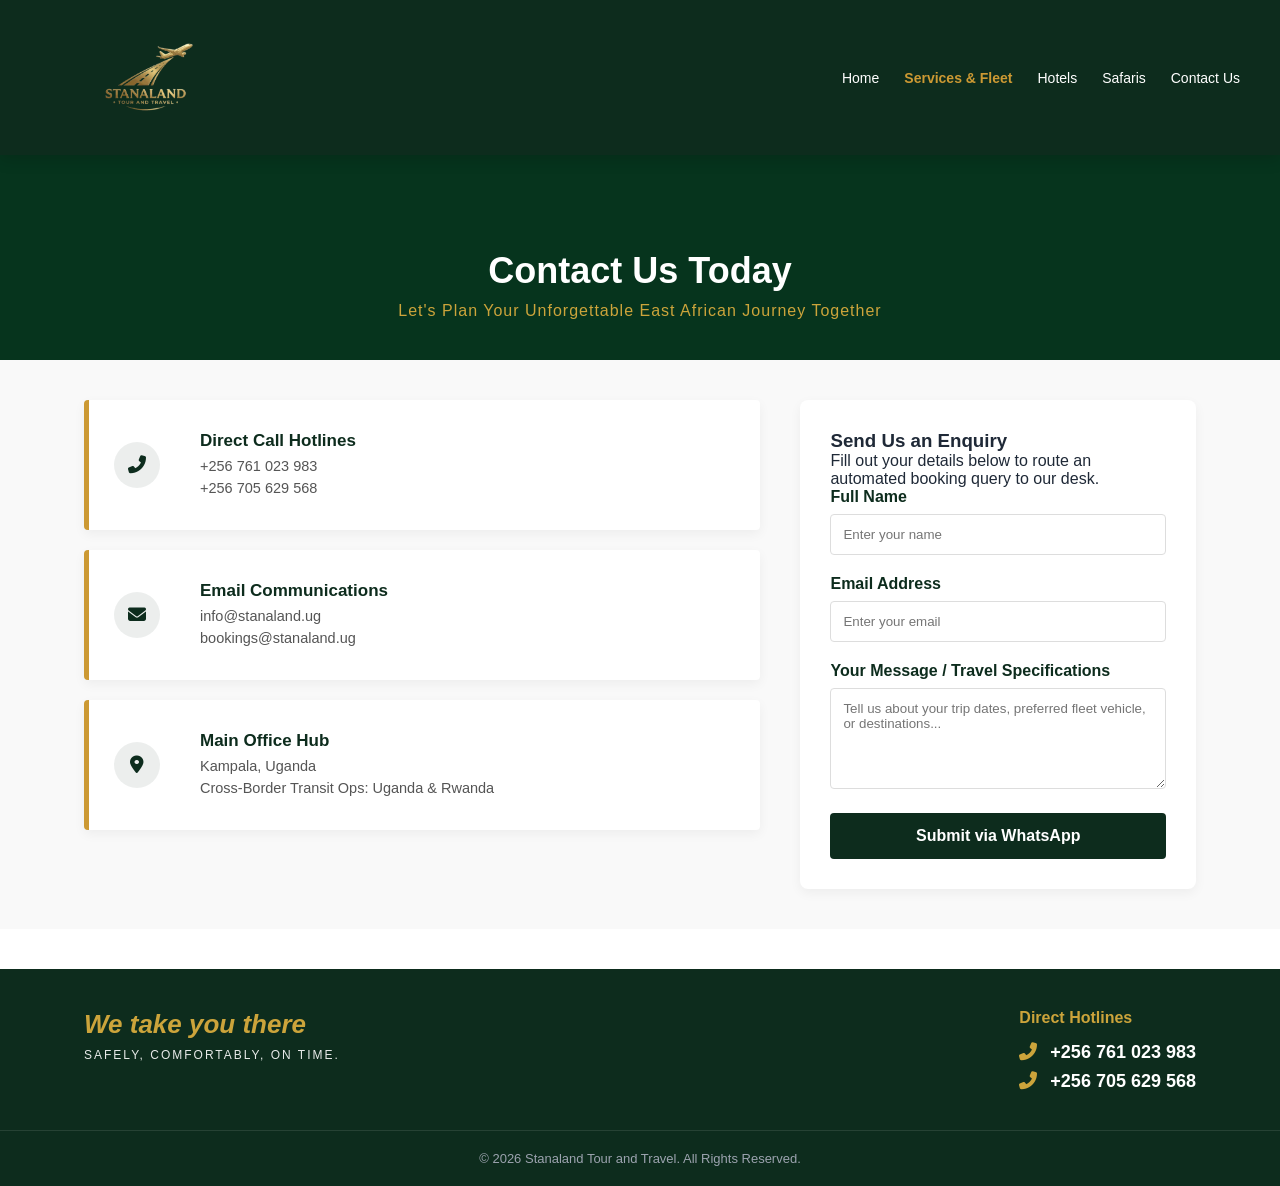
==== commit 07ffc158: "added media queries" ====
--- a/contact.html
+++ b/contact.html
@@ -26,15 +26,27 @@
         </div>
         
         <!-- Navigation Section -->
-        <nav>
-            <ul style="display: flex; list-style: none; margin: 0; padding: 0; gap: 25px; align-items: center;">
-                <li><a href="index.html" style="text-decoration: none; color: #ffffff; font-weight: 500;">Home</a></li>
-                <li><a href="services.html" class="active" style="text-decoration: none; color: #ffffff; font-weight: 600;">Services & Fleet</a></li>
-                <li><a href="hotels.html" style="text-decoration: none; color: #ffffff; font-weight: 500;">Hotels</a></li>
-                <li><a href="safaris.html" style="text-decoration: none; color: #ffffff; font-weight: 500;">Safaris</a></li>
-                <li><a href="contact.html" style="text-decoration: none; color: #cc9933; font-weight: 500;">Contact Us</a></li>
-            </ul>
-        </nav>
+      <nav>
+    <!-- Hidden Checkbox Tracker (Triggers the menu toggle) -->
+    <input type="checkbox" id="menu-toggle" style="display: none;">
+    
+    <!-- Hamburger Icon Button Bars (Hidden on desktop, displays on mobile) -->
+    <label for="menu-toggle" class="hamburger-label">
+        <span></span>
+        <span></span>
+        <span></span>
+    </label>
+
+    <!-- Your exact original list container and links with your inline styles -->
+    <ul class="nav-menu" style="display: flex; list-style: none; margin: 0; padding: 0; gap: 25px; align-items: center;">
+        <li><a href="index.html" style="text-decoration: none; color: #ffffff; font-weight: 500;">Home</a></li>
+        <li><a href="services.html" class="active" style="text-decoration: none; color: #cc9933; font-weight: 600;">Services & Fleet</a></li>
+        <li><a href="hotels.html" style="text-decoration: none; color: #ffffff; font-weight: 500;">Hotels</a></li>
+        <li><a href="safaris.html" style="text-decoration: none; color: #ffffff; font-weight: 500;">Safaris</a></li>
+        <li><a href="contact.html" style="text-decoration: none; color: #ffffff; font-weight: 500;">Contact Us</a></li>
+    </ul>
+</nav>
+
         
     </div>
 </header>
--- a/style.css
+++ b/style.css
@@ -1262,6 +1262,248 @@
     transform: translateY(-8px) scale(1.02);
     box-shadow: 0 12px 30px rgba(0,0,0,0.25);
 }
-
-
-
+/* ==========================================
+   MOBILE RESPONSIVE RULES (Screens under 768px)
+   ========================================== */
+/* ========================================================
+   UNIVERSAL RESPONSIVE OVERRIDE & HAMBURGER SYSTEM
+   ======================================================== */
+@media screen and (max-width: 768px) {
+    
+    /* ----------------------------------------------------
+       1. GLOBAL FORCE: TURNS EVERY ROW INTO A COLUMN
+       ---------------------------------------------------- */
+    *, div, section, main, form, footer, tr {
+        flex-direction: column !important;
+        grid-template-columns: 1fr !important;
+        box-sizing: border-box !important;
+    }
+
+    div[class*="col"], div[class*="card"], div[class*="grid"], 
+    div[class*="panel"], div[class*="row"], td, th {
+        width: 100% !important;
+        max-width: 100% !important;
+        min-width: 100% !important;
+        display: block !important;
+        box-sizing: border-box !important;
+        float: none !important;
+    }
+
+    img, video, iframe {
+        max-width: 100% !important;
+        width: 100% !important;
+        height: auto !important;
+    }
+
+    /* ----------------------------------------------------
+       2. RE-ALIGN ICON CARDS (EXCLUSION RULE)
+       Keeps icons left-to-right next to their text blocks
+       ---------------------------------------------------- */
+    .info-card {
+        display: flex !important;
+        flex-direction: row !important; /* Forces row orientation for inner text cards only */
+        align-items: flex-start !important;
+    }
+
+    /* ----------------------------------------------------
+       3. HAMBURGER MENU DROPDOWN SYSTEM
+       ---------------------------------------------------- */
+    /* Show the hamburger lines button icon */
+    .hamburger-label {
+        display: flex !important;
+    }
+
+    /* Format header container to stay balanced horizontally */
+    .header-container {
+        flex-direction: row !important; 
+        justify-content: space-between !important;
+        align-items: center !important;
+        width: 100% !important;
+    }
+
+    /* Transform the link group into a hidden dropdown menu block */
+    .nav-menu {
+        display: none !important; /* Hides menu block by default */
+        flex-direction: column !important;
+        position: absolute !important;
+        top: 100% !important;
+        left: 0 !important;
+        width: 100% !important;
+        background-color: #0d2c1d !important;
+        padding: 20px 0 !important;
+        gap: 15px !important;
+        border-top: 1px solid #14422c;
+        box-shadow: 0 10px 15px rgba(0,0,0,0.3);
+        z-index: 9999 !important;
+    }
+
+    /* When hamburger check trigger is clicked, show menu links box */
+    #menu-toggle:checked ~ .nav-menu {
+        display: flex !important;
+    }
+
+    /* Interactive icon transformation into an 'X' close indicator */
+    #menu-toggle:checked ~ .hamburger-label span:nth-child(1) {
+        transform: translateY(8px) rotate(45deg);
+    }
+    #menu-toggle:checked ~ .hamburger-label span:nth-child(2) {
+        opacity: 0;
+    }
+    #menu-toggle:checked ~ .hamburger-label span:nth-child(3) {
+        transform: translateY(-9px) rotate(-45deg);
+    }
+}
+/* ========================================================
+   NAVBAR MOBILE PROTECTION EXCLUSION
+   ======================================================== */
+@media screen and (max-width: 768px) {
+    
+    /* Forces the nav element to stay flat horizontally so the button sits next to the logo */
+    nav {
+        display: flex !important;
+        flex-direction: row !important;
+        align-items: center !important;
+        justify-content: flex-end !important;
+        position: relative !important;
+    }
+
+    /* Force the hamburger button layout to maintain its dimensions */
+    .hamburger-label {
+        display: flex !important;
+        flex-direction: column !important; /* The 3 bars must stack top-to-bottom */
+        justify-content: space-between !important;
+        width: 30px !important;
+        height: 20px !important;
+        cursor: pointer !important;
+        z-index: 10001 !important;
+    }
+
+    /* Make sure the 3 individual white horizontal lines display properly */
+    .hamburger-label span {
+        display: block !important;
+        height: 3px !important;
+        width: 100% !important;
+        background-color: #ffffff !important; /* Force color to white */
+        border-radius: 3px !important;
+    }
+}
+/* ========================================================
+   CLEAN FLOATING MOBILE NAVIGATION DRAWER
+   ======================================================== */
+@media screen and (max-width: 768px) {
+    
+    /* 1. Prevent the menu list from crunching up into the logo space */
+    .nav-menu {
+        display: none !important;        /* Hidden by default until clicked */
+        flex-direction: column !important; /* Stack links vertically */
+        align-items: center !important;
+        justify-content: center !important;
+        
+        /* Position the dropdown directly under the header bar */
+        position: absolute !important;
+        top: 100% !important;            /* Positions it at the bottom edge of the header */
+        left: 0 !important;
+        width: 100% !important;          /* Take up the full width of the phone screen */
+        
+        /* Style the dropdown menu look */
+        background-color: #0d2c1d !important; /* Match your deep green color */
+        padding: 30px 0 !important;
+        gap: 20px !important;            /* Clean vertical spacing between menu links */
+        box-shadow: 0 10px 25px rgba(0,0,0,0.4);
+        z-index: 99999 !important;       /* Floats over all page body elements */
+    }
+
+    /* 2. Format individual list entries to fill out line items */
+    .nav-menu li {
+        width: 100% !important;
+        display: block !important;
+        text-align: center !important;
+        margin: 0 !important;
+        padding: 0 !important;
+    }
+
+    /* 3. Give text links plenty of tapping area for touch screens */
+    .nav-menu li a {
+        display: inline-block !important;
+        width: 80% !important;
+        padding: 10px 0 !important;
+        font-size: 1.1rem !important;     /* Easy readability scaling */
+        letter-spacing: 0.5px !important;
+    }
+
+    /* 4. Open the dropdown cleanly when the menu icon checkbox is toggled */
+    #menu-toggle:checked ~ .nav-menu {
+        display: flex !important;         /* Makes dropdown visible instantly */
+    }
+
+    /* 5. Force your main layout container to sit in place relative to the absolute dropdown positioning */
+    header {
+        position: relative !important;
+    }
+}
+/* ========================================================
+   ULTIMATE MOBILE NAVBAR FIXED OVERRIDE
+   ======================================================== */
+@media screen and (max-width: 768px) {
+    
+    /* 1. Reset the nav element behavior */
+    header nav {
+        display: block !important;
+        position: static !important;
+        width: auto !important;
+    }
+
+    /* 2. Force the dropdown menu to break free from the side column constraints */
+    header ul.nav-menu {
+        display: none !important;           /* Hidden by default */
+        position: absolute !important;
+        top: 100% !important;               /* Snaps directly below the dark header */
+        left: 0 !important;
+        right: 0 !important;
+        width: 100vw !important;            /* Forces menu to span 100% of the viewport width */
+        max-width: 100vw !important;
+        background-color: #0d2c1d !important; /* Full solid dark green background */
+        padding: 25px 0 !important;
+        margin: 0 !important;
+        gap: 20px !important;
+        z-index: 999999 !important;         /* Floats completely over everything */
+        box-shadow: 0 10px 20px rgba(0,0,0,0.4);
+    }
+
+    /* 3. When the checkbox is toggled, show the menu as a vertical flex column */
+    header #menu-toggle:checked ~ ul.nav-menu {
+        display: flex !important;
+        flex-direction: column !important;
+    }
+
+    /* 4. Ensure individual list items take up full width inside the full-screen drawer */
+    header ul.nav-menu li {
+        width: 100% !important;
+        display: block !important;
+        text-align: center !important;
+        padding: 5px 0 !important;
+    }
+
+    header ul.nav-menu li a {
+        display: block !important;
+        width: 100% !important;
+        font-size: 1.2rem !important;      /* Makes links large and easy to click */
+        color: #ffffff !important;
+        padding: 10px 0 !important;
+    }
+
+    /* 5. Fix the container header wrapper so the absolute menu bases its top from here */
+    header {
+        position: relative !important;
+        overflow: visible !important;       /* Crucial to allow the absolute menu to drop down outside of it */
+    }
+
+    .header-container {
+        display: flex !important;
+        flex-direction: row !important;     /* Keeps logo and hamburger on the same horizontal line */
+        justify-content: space-between !important;
+        align-items: center !important;
+        width: 100% !important;
+    }
+}
+
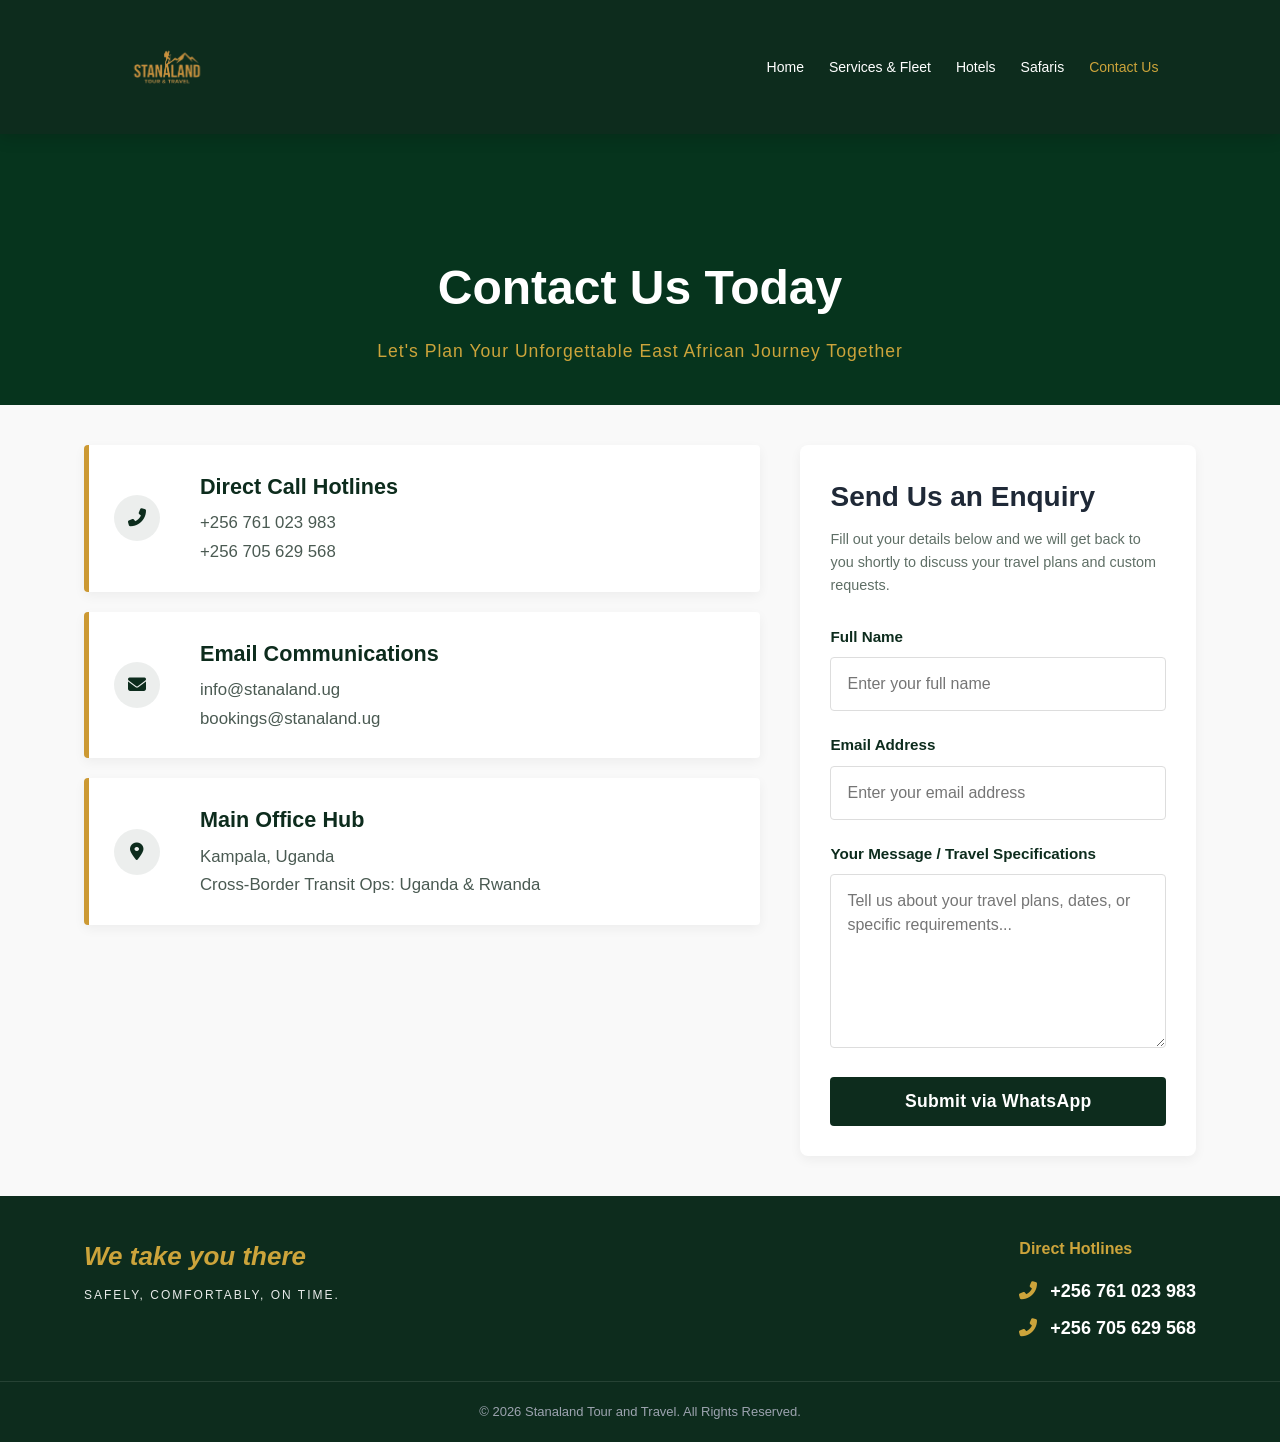
==== commit 435762e2: "Made the app a PWA" ====
--- a/contact.html
+++ b/contact.html
@@ -3,6 +3,9 @@
 <head>
     <meta charset="UTF-8">
     <meta name="viewport" content="width=device-width, initial-scale=1.0">
+    <meta name="apple-mobile-web-app-capable" content="yes">
+    <meta name="apple-mobile-web-app-status-bar-style" content="black">
+    <meta name="theme-color" content="#0d2c1d">
     <title>Contact Us | Stanaland Tour and Travel</title>
     
     <!-- FIXED: Replaced the broken link with a functional Font Awesome v6 CDN link -->
@@ -21,7 +24,7 @@
         <div class="logo" style="display: flex; align-items: center;">
             <a href="index.html" style="display: block; line-height: 0;">
                 <!-- Increased height to 115px so the text details are highly readable -->
-                <img src="images/logo.png" alt="Stanaland Tour and Travel Logo" style="height: 115px; width: auto; display: block; object-fit: contain;">
+                <img src="images/logo.png?v=3" alt="Stanaland Tour and Travel Logo">
             </a>
         </div>
         
@@ -40,7 +43,7 @@
     <!-- Your exact original list container and links with your inline styles -->
     <ul class="nav-menu" style="display: flex; list-style: none; margin: 0; padding: 0; gap: 25px; align-items: center;">
         <li><a href="index.html" style="text-decoration: none; color: #ffffff; font-weight: 500;">Home</a></li>
-        <li><a href="services.html" class="active" style="text-decoration: none; color: #cc9933; font-weight: 600;">Services & Fleet</a></li>
+        <li><a href="services.html" style="text-decoration: none; color: #ffffff; font-weight: 500;">Services & Fleet</a></li>
         <li><a href="hotels.html" style="text-decoration: none; color: #ffffff; font-weight: 500;">Hotels</a></li>
         <li><a href="safaris.html" style="text-decoration: none; color: #ffffff; font-weight: 500;">Safaris</a></li>
         <li><a href="contact.html" style="text-decoration: none; color: #ffffff; font-weight: 500;">Contact Us</a></li>
@@ -111,22 +114,22 @@
             <!-- Right Column: Interactive Booking Form -->
             <div class="contact-form-panel">
                 <h3>Send Us an Enquiry</h3>
-                <p>Fill out your details below to route an automated booking query to our desk.</p>
+                <p class="form-intro">Fill out your details below and we will get back to you shortly to discuss your travel plans and custom requests.</p>
                 
                 <form id="contactPageForm">
                     <div class="form-group">
                         <label for="contactName">Full Name</label>
-                        <input type="text" id="contactName" placeholder="Enter your name" required>
+                        <input type="text" id="contactName" placeholder="Enter your full name" required>
                     </div>
                     
                     <div class="form-group">
                         <label for="contactEmail">Email Address</label>
-                        <input type="email" id="contactEmail" placeholder="Enter your email" required>
+                        <input type="email" id="contactEmail" placeholder="Enter your email address" required>
                     </div>
 
                     <div class="form-group">
                         <label for="contactMessage">Your Message / Travel Specifications</label>
-                        <textarea id="contactMessage" rows="5" placeholder="Tell us about your trip dates, preferred fleet vehicle, or destinations..." required></textarea>
+                        <textarea id="contactMessage" rows="6" placeholder="Tell us about your travel plans, dates, or specific requirements..." required></textarea>
                     </div>
 
                     <button type="submit" class="btn-submit-contact">Submit via WhatsApp</button>
--- a/style.css
+++ b/style.css
@@ -1,3 +1,14 @@
+* {
+    margin: 0;
+    padding: 0;
+    box-sizing: border-box;
+}
+
+body, html {
+    margin: 0;
+    padding: 0;
+    width: 100%;
+}
 
 /* ==========================================
    1. GLOBAL VARIABLES & SYSTEM RESET
@@ -8,7 +19,6 @@
     --text-dark: #1f2937;
     --text-light: #ffffff;
     --bg-light: #f9fafb;
-    justify-content: space-between;
 }
 
 * {
@@ -17,7 +27,6 @@
     box-sizing: border-box;
     font-family: 'Segoe UI', Tahoma, Geneva, Verdana, sans-serif;
     scroll-behavior: smooth;
-    justify-content: space-between;
 }
 
 /* Flex layout allows footers to sit cleanly at the bottom */
@@ -28,6 +37,16 @@
     display: flex;
     flex-direction: column;
     min-height: 100vh;
+    justify-content: flex-start;
+    line-height: 1.6;
+    font-family: 'Segoe UI', Tahoma, Geneva, Verdana, sans-serif;
+}
+
+input,
+textarea,
+button {
+    font-family: inherit;
+    font-size: 1rem;
 }
 
 .container {
@@ -101,7 +120,6 @@
     font-size: 14px;
     font-weight: 500;
     transition: color 0.3s ease;
-    justify-content: space-between;
 }
 
 nav ul li a:hover, nav ul li a.active {
@@ -395,6 +413,20 @@
     box-shadow: 0 4px 6px -1px rgba(0, 0, 0, 0.05);
     border-top: 4px solid var(--primary-color);
     text-align: center;
+    display: flex;
+    flex-direction: column;
+    align-items: center;
+}
+
+.preview-card .service-icon-box {
+    width: 64px;
+    height: 64px;
+    margin-left: auto;
+    margin-right: auto;
+}
+
+.preview-card .service-icon-box i {
+    font-size: 30px;
 }
 
 .preview-card i {
@@ -419,7 +451,7 @@
    6. GLOBAL STRUCTURAL FOOTER
    ========================================== */
 footer {
-    margin-top: auto; 
+    margin-top: auto !important;
     background-color: var(--primary-color);
     color: var(--text-light);
     padding: 60px 0 20px;
@@ -495,6 +527,7 @@
     height: calc(100vh - 80px); /* Fills view height safely minus nav header */
     overflow: hidden;
     width: 100%;
+    flex: 1 0 auto;
 }
 
 .split-half {
@@ -755,15 +788,21 @@
     align-items: center;
 }
 
-.nav-menu a {
+nav a {
+    color: #ffffff;
     text-decoration: none;
-    color: #ffffff;
-    font-weight: 500;
-}
-
-.nav-menu a.active {
-    color: #cc9933;
+}
+
+nav a.active,
+.nav-menu a.active,
+.navbar a.active,
+.nav-links a.active {
+    color: #cca43b !important;
     font-weight: 600;
+}
+
+nav a:hover {
+    color: #cca43b;
 }
 
 /* ==========================================
@@ -1215,7 +1254,7 @@
 
 .service-icon-box {
     background-color: var(--accent-color);
-    color: var(--primary-color);
+    color: #06341d;
     font-size: 24px;
     width: 60px;
     height: 60px;
@@ -1225,6 +1264,21 @@
     justify-content: center;
     margin-bottom: 20px;
     box-shadow: 0 4px 10px rgba(0,0,0,0.15);
+    flex-shrink: 0;
+}
+
+.fas,
+.fa-solid {
+    font-family: "Font Awesome 6 Free" !important;
+    font-weight: 900 !important;
+}
+
+.service-icon-box i {
+    color: #06341d;
+    font-size: 36px;
+    display: inline-block;
+    visibility: visible;
+    opacity: 1;
 }
 
 .service-feature-card h3 {
@@ -1269,40 +1323,57 @@
    UNIVERSAL RESPONSIVE OVERRIDE & HAMBURGER SYSTEM
    ======================================================== */
 @media screen and (max-width: 768px) {
-    
-    /* ----------------------------------------------------
-       1. GLOBAL FORCE: TURNS EVERY ROW INTO A COLUMN
-       ---------------------------------------------------- */
-    *, div, section, main, form, footer, tr {
-        flex-direction: column !important;
-        grid-template-columns: 1fr !important;
-        box-sizing: border-box !important;
-    }
-
-    div[class*="col"], div[class*="card"], div[class*="grid"], 
-    div[class*="panel"], div[class*="row"], td, th {
-        width: 100% !important;
-        max-width: 100% !important;
-        min-width: 100% !important;
-        display: block !important;
-        box-sizing: border-box !important;
-        float: none !important;
+    body { padding-top: 0; margin: 0; }
+    header { position: sticky; top: 0; z-index: 99999; margin: 0; }
+    .logo { display: flex; flex-direction: row; align-items: center; }
+    .split-hotels-container { height: auto; flex: 1 0 auto; }
+    .split-hotels-container .split-half { flex: 1; }
+
+    .hero-container,
+    .hero-content,
+    .values-container,
+    .services-preview .container,
+    .preview-grid,
+    .footer-container,
+    .contact-grid-layout,
+    .contact-info-panel,
+    .contact-form-panel,
+    .hotel-grid-layout,
+    .safari-packages-section .container,
+    .package-grid-layout,
+    .services-row-layout,
+    .fleet-cards-grid {
+        flex-direction: column;
+        grid-template-columns: 1fr;
+    }
+
+    .values-container,
+    .footer-container,
+    .contact-grid-layout {
+        display: flex;
+        flex-direction: column;
+        gap: 20px;
+    }
+
+    .preview-grid,
+    .hotel-grid-layout,
+    .package-grid-layout,
+    .services-row-layout,
+    .fleet-cards-grid {
+        display: grid;
+        grid-template-columns: 1fr;
     }
 
     img, video, iframe {
-        max-width: 100% !important;
-        width: 100% !important;
-        height: auto !important;
-    }
-
-    /* ----------------------------------------------------
-       2. RE-ALIGN ICON CARDS (EXCLUSION RULE)
-       Keeps icons left-to-right next to their text blocks
-       ---------------------------------------------------- */
+        max-width: 100%;
+        width: 100%;
+        height: auto;
+    }
+
     .info-card {
-        display: flex !important;
-        flex-direction: row !important; /* Forces row orientation for inner text cards only */
-        align-items: flex-start !important;
+        display: flex;
+        flex-direction: row;
+        align-items: flex-start;
     }
 
     /* ----------------------------------------------------
@@ -1494,8 +1565,10 @@
 
     /* 5. Fix the container header wrapper so the absolute menu bases its top from here */
     header {
-        position: relative !important;
+        position: sticky !important;
+        top: 0 !important;
         overflow: visible !important;       /* Crucial to allow the absolute menu to drop down outside of it */
+        z-index: 99999 !important;
     }
 
     .header-container {
@@ -1507,3 +1580,192 @@
     }
 }
 
+body { justify-content: flex-start !important; }
+footer { margin-top: auto !important; }
+.split-hotels-container { flex: 1 0 auto; }
+
+.logo img,
+.navbar .logo img,
+header .logo img {
+  height: 90px !important;
+  width: auto !important;
+  max-height: 90px !important;
+  max-width: 280px !important;
+  object-fit: contain;
+  display: block;
+}
+
+header,
+.navbar {
+  display: flex;
+  align-items: center;
+  justify-content: space-between;
+  padding: 12px 5%;
+  min-height: 110px;
+  height: auto;
+}
+
+.header-container {
+  display: flex !important;
+  justify-content: space-between !important;
+  align-items: center !important;
+  padding: 0 !important;
+  max-width: 1200px !important;
+  margin: 0 auto !important;
+  box-sizing: border-box !important;
+  min-height: 110px !important;
+  width: 90% !important;
+}
+
+.logo,
+.logo a {
+  height: auto !important;
+  width: auto !important;
+  flex-grow: 0 !important;
+}
+
+.back-arrow { display: none; align-items: center; justify-content: center; width: 44px; height: 44px; margin-right: 6px; color: #cca43b; text-decoration: none; flex-shrink: 0; }
+.back-arrow:hover { color: #ffffff; }
+
+@media screen and (max-width: 768px) {
+  .logo img,
+  .navbar .logo img,
+  header .logo img {
+      height: 65px !important;
+      max-height: 65px !important;
+      max-width: 200px !important;
+      width: auto !important;
+  }
+  header,
+  .navbar {
+      min-height: 90px;
+      padding: 10px 5%;
+  }
+  .header-container {
+      min-height: 90px !important;
+      padding: 0 !important;
+      width: 90% !important;
+  }
+  .back-arrow { display: flex !important; }
+  .logo { display: flex !important; flex-direction: row !important; align-items: center !important; }
+}
+
+@media screen and (max-width: 480px) {
+  .logo img,
+  .navbar .logo img,
+  header .logo img {
+      height: 50px !important;
+      max-height: 50px !important;
+      max-width: 160px !important;
+      width: auto !important;
+  }
+  header,
+  .navbar {
+      min-height: 75px;
+      padding: 8px 5%;
+  }
+  .header-container {
+      min-height: 75px !important;
+      padding: 0 !important;
+      width: 90% !important;
+  }
+}
+
+@media (display-mode: standalone) {
+  .back-arrow { display: flex !important; }
+}
+
+/* ==========================================
+   CONTACT PAGE TYPOGRAPHY
+   ========================================== */
+.page-title-bar h2 {
+    font-size: clamp(2.2rem, 5vw, 3rem);
+    font-weight: 700;
+}
+
+.page-subtitle {
+    font-size: 1.1rem;
+    letter-spacing: 1px;
+}
+
+.info-card .card-content h3 {
+    font-size: 1.35rem;
+    font-weight: 700;
+}
+
+.info-card .card-content p {
+    font-size: 1.05rem;
+    font-weight: 400;
+    line-height: 1.7;
+    color: #4a5a52;
+}
+
+.contact-form-panel h3 {
+    font-size: 1.75rem;
+    font-weight: 700;
+    margin-bottom: 8px;
+}
+
+.form-intro {
+     font-size: 0.9rem !important;
+     line-height: 1.5;
+     color: #5f6f66;
+     margin-top: 0;
+     margin-bottom: 28px !important;
+     font-weight: 400;
+}
+
+.contact-form-panel p {
+    font-size: 0.9rem;
+    color: #5f6f66;
+    line-height: 1.6;
+    margin-bottom: 28px;
+}
+
+.form-group {
+    margin-bottom: 22px;
+}
+
+.form-group label {
+    display: block;
+    margin-bottom: 8px;
+    font-weight: 600;
+    font-size: 0.95rem;
+    color: #0d2c1d;
+}
+
+.form-group input,
+.form-group textarea {
+    width: 100%;
+    padding: 14px 16px;
+    border: 1px solid #dddddd;
+    border-radius: 4px;
+    box-sizing: border-box;
+    font-size: 1rem;
+    line-height: 1.5;
+    font-family: inherit;
+}
+
+.btn-submit-contact {
+    width: 100%;
+    background-color: #0d2c1d;
+    color: #ffffff;
+    border: none;
+    padding: 14px;
+    font-size: 1.1rem;
+    font-weight: 600;
+    letter-spacing: 0.3px;
+    border-radius: 4px;
+    cursor: pointer;
+    font-family: inherit;
+}
+
+@media screen and (max-width: 480px) {
+    .contact-form-panel h3 {
+        font-size: 1.5rem;
+    }
+    .info-card .card-content h3 {
+        font-size: 1.2rem;
+    }
+}
+
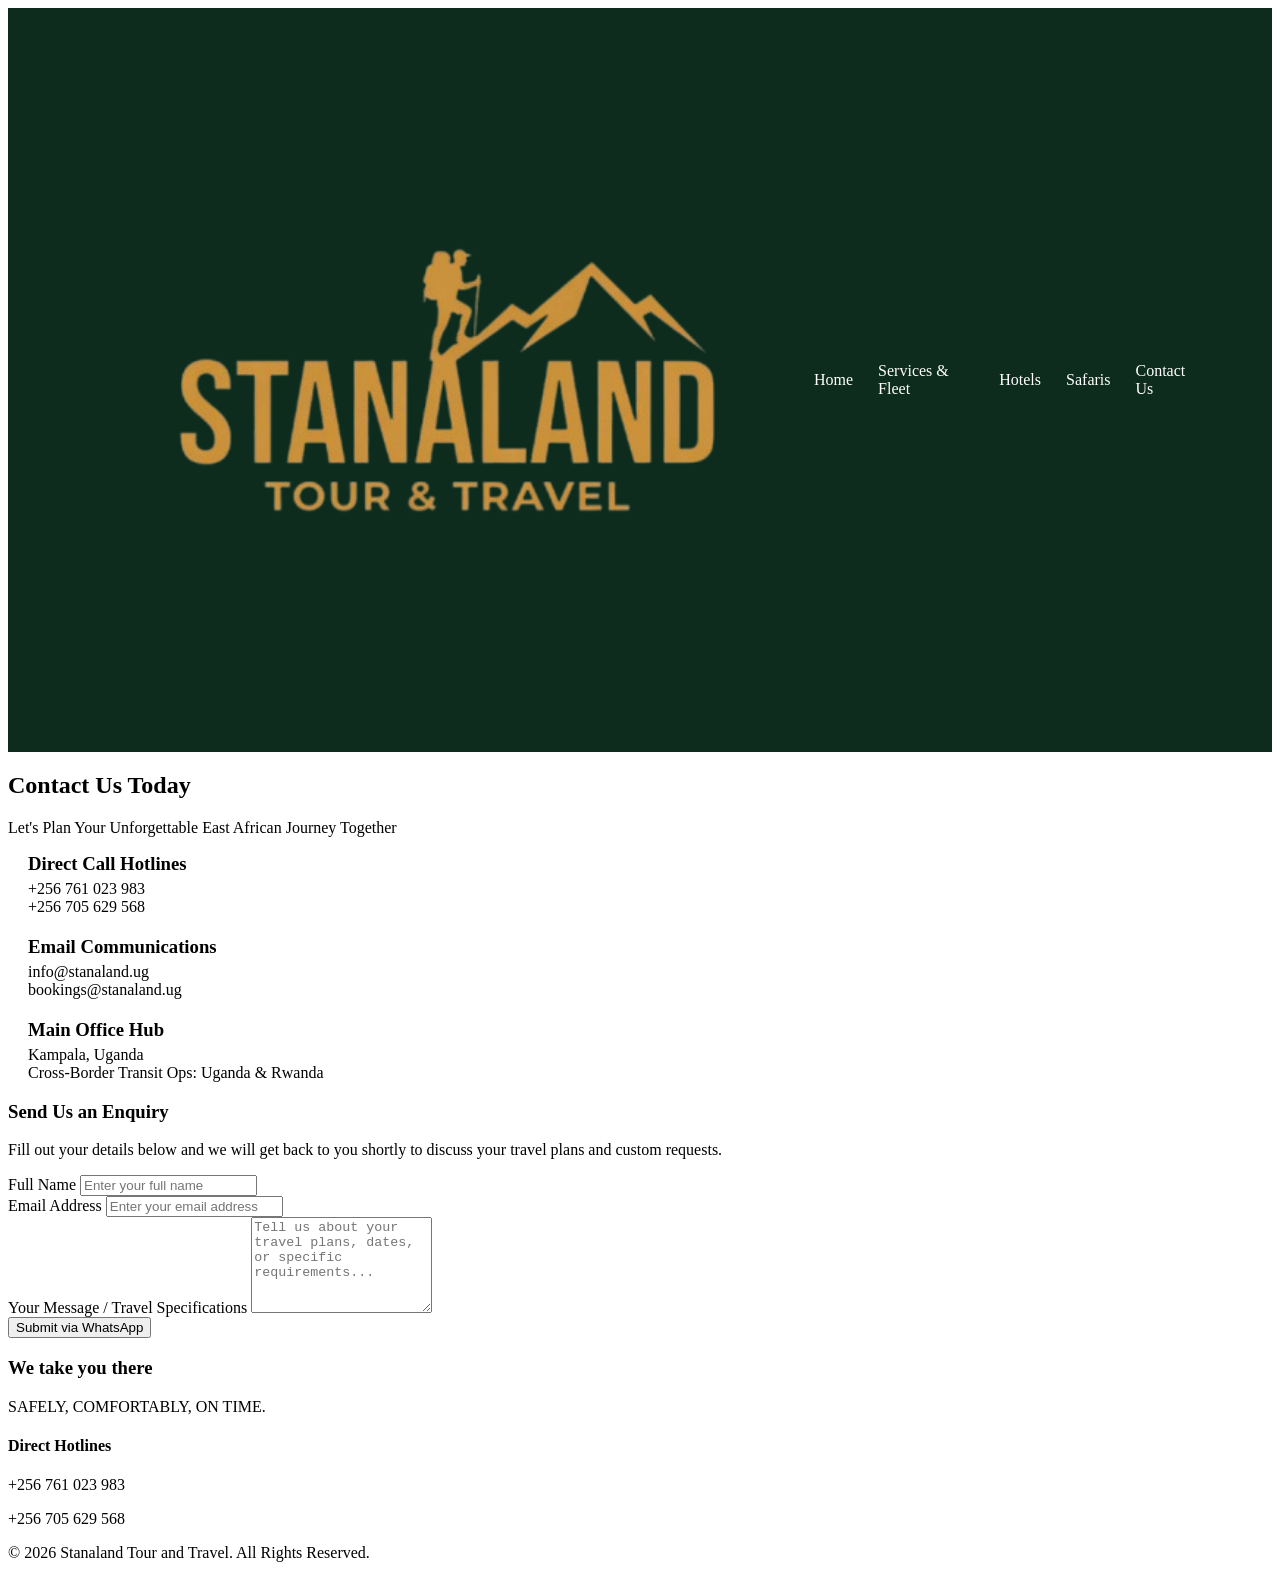
==== commit 3a4c496f: "refactored the navbar" ====
--- a/contact.html
+++ b/contact.html
@@ -8,8 +8,8 @@
     <meta name="theme-color" content="#0d2c1d">
     <title>Contact Us | Stanaland Tour and Travel</title>
     
-    <!-- FIXED: Replaced the broken link with a functional Font Awesome v6 CDN link -->
-    <link rel="stylesheet" href="https://cdnjs.cloudflare.com/ajax/libs/font-awesome/6.7.2/css/all.min.css">
+    
+    <link rel="stylesheet" href="https:
     
     <link rel="stylesheet" href="style.css">
 </head>
@@ -17,30 +17,30 @@
 <body>
 
    <header style="background-color: #0d2c1d; width: 100%;">
-    <!-- Decreased top/bottom padding here to give the larger logo maximum room without making the whole bar too tall -->
+    
     <div class="container header-container" style="display: flex; justify-content: space-between; align-items: center; padding: 5px 40px; max-width: 1200px; margin: 0 auto; box-sizing: border-box;">
         
-        <!-- Logo Section -->
+        
         <div class="logo" style="display: flex; align-items: center;">
             <a href="index.html" style="display: block; line-height: 0;">
-                <!-- Increased height to 115px so the text details are highly readable -->
+                
                 <img src="images/logo.png?v=3" alt="Stanaland Tour and Travel Logo">
             </a>
         </div>
         
-        <!-- Navigation Section -->
+        
       <nav>
-    <!-- Hidden Checkbox Tracker (Triggers the menu toggle) -->
+    
     <input type="checkbox" id="menu-toggle" style="display: none;">
     
-    <!-- Hamburger Icon Button Bars (Hidden on desktop, displays on mobile) -->
+    
     <label for="menu-toggle" class="hamburger-label">
         <span></span>
         <span></span>
         <span></span>
     </label>
 
-    <!-- Your exact original list container and links with your inline styles -->
+    
     <ul class="nav-menu" style="display: flex; list-style: none; margin: 0; padding: 0; gap: 25px; align-items: center;">
         <li><a href="index.html" style="text-decoration: none; color: #ffffff; font-weight: 500;">Home</a></li>
         <li><a href="services.html" style="text-decoration: none; color: #ffffff; font-weight: 500;">Services & Fleet</a></li>
@@ -54,7 +54,7 @@
     </div>
 </header>
 
-    <!-- Sub-Hero Header Banner -->
+    
     <section class="page-title-bar contact-hero-bg">
         <div class="container hero-text-container">
             <h2>Contact Us Today</h2>
@@ -62,17 +62,17 @@
         </div>
     </section>
 
-    <!-- Contact Dashboard Section -->
+    
     <section class="contact-section">
         <div class="container contact-grid-layout">
             
-            <!-- Left Column: Unified Contact Cards with Real Icons -->
-           <!-- Left Column: Unified Contact Cards with Real Icons -->
-<!-- Left Column: Unified Contact Cards with Real Icons -->
+            
+           
+
 <div class="contact-info-panel" style="display: flex; flex-direction: column; align-items: flex-start; gap: 20px; width: 100%;">
     
-    <!-- Card 1: Hotlines -->
-    <!-- FIXED: Added display: flex and align-items: center to layout the icon and text next to each other, left-aligned -->
+    
+    
     <div class="info-card" style="display: flex; align-items: center; text-align: left; width: 100%; justify-content: flex-start; gap: 20px;">
         <div class="icon-circle" style="flex-shrink: 0;">
             <i class="fas fa-phone-alt"></i>
@@ -84,7 +84,7 @@
         </div>
     </div>
 
-    <!-- Card 2: Emails -->
+    
     <div class="info-card" style="display: flex; align-items: center; text-align: left; width: 100%; justify-content: flex-start; gap: 20px;">
         <div class="icon-circle" style="flex-shrink: 0;">
             <i class="fas fa-envelope"></i>
@@ -96,7 +96,7 @@
         </div>
     </div>
 
-    <!-- Card 3: Location -->
+    
     <div class="info-card" style="display: flex; align-items: center; text-align: left; width: 100%; justify-content: flex-start; gap: 20px;">
         <div class="icon-circle" style="flex-shrink: 0;">
             <i class="fas fa-map-marker-alt"></i>
@@ -111,7 +111,7 @@
 </div>
 
 
-            <!-- Right Column: Interactive Booking Form -->
+            
             <div class="contact-form-panel">
                 <h3>Send Us an Enquiry</h3>
                 <p class="form-intro">Fill out your details below and we will get back to you shortly to discuss your travel plans and custom requests.</p>
@@ -139,7 +139,7 @@
         </div>
     </section>
 
-    <!-- Global Footer -->
+    
     <footer>
         <div class="container footer-container">
             <div class="footer-brand">
--- a/style.css
+++ b/style.css
@@ -10,12 +10,10 @@
     width: 100%;
 }
 
-/* ==========================================
-   1. GLOBAL VARIABLES & SYSTEM RESET
-   ========================================== */
+
 :root {
-    --primary-color: #06341d; /* Signature Deep Green */
-    --accent-color: #cca43b;  /* Premium Gold */
+    --primary-color: #06341d; 
+    --accent-color: #cca43b;  
     --text-dark: #1f2937;
     --text-light: #ffffff;
     --bg-light: #f9fafb;
@@ -29,7 +27,7 @@
     scroll-behavior: smooth;
 }
 
-/* Flex layout allows footers to sit cleanly at the bottom */
+
 body {
     background-color: #ffffff;
     color: var(--text-dark);
@@ -55,9 +53,7 @@
     margin: 0 auto;
 }
 
-/* ==========================================
-   2. HEADER NAVIGATION BAR
-   ========================================== */
+
 header {
     background-color: var(--primary-color);
     color: var(--text-light);
@@ -134,33 +130,29 @@
     font-weight: 700;
 }
 
-/* ==========================================
-   3. HOMEPAGE HERO SHOWCASE 
-   ========================================== */
-/* ==========================================
-   3. HOMEPAGE HERO SHOWCASE WITH SLIDER FIX
-   ========================================== */
+
+
 .hero {
-    position: relative; /* Essential to lock background layers underneath text */
+    position: relative; 
     height: 75vh;
     display: flex;
     align-items: center;
     color: var(--text-light);
     width: 100%;
-    overflow: hidden; /* Stops wide images from spilling out of the screen */
-}
-
-/* New CSS container to control the sliding images layer */
+    overflow: hidden; 
+}
+
+
 .hero-slider {
     position: absolute;
     top: 0;
     left: 0;
     width: 100%;
     height: 100%;
-    z-index: 1; /* Sets slider in the background layer */
-}
-
-/* Individual slides configuration */
+    z-index: 1; 
+}
+
+
 .slide {
     position: absolute;
     top: 0;
@@ -171,18 +163,18 @@
     background-position: center center;
     background-size: cover;
     opacity: 0;
-    transition: opacity 1.2s ease-in-out; /* Controls how fast images fade into each other */
-}
-
-/* Shows the active visible slide image */
+    transition: opacity 1.2s ease-in-out; 
+}
+
+
 .slide.active {
     opacity: 1; 
 }
 
-/* Keeps your text content floating perfectly on top of the moving background */
+
 .hero-container {
     position: relative;
-    z-index: 2; /* Forces text to sit safely on top of the images layer */
+    z-index: 2; 
     width: 90%;
     max-width: 1200px;
     margin: 0 auto;
@@ -220,30 +212,28 @@
     display: flex;
     gap: 15px;
 }
-/* ==========================================
-   3. HOMEPAGE HERO SHOWCASE WITH SLIDER FIX
-   ========================================== */
+
 .hero {
-    position: relative; /* Essential to lock background layers underneath text */
+    position: relative; 
     height: 75vh;
     display: flex;
     align-items: center;
     color: var(--text-light);
     width: 100%;
-    overflow: hidden; /* Stops wide images from spilling out of the screen */
-}
-
-/* New CSS container to control the sliding images layer */
+    overflow: hidden; 
+}
+
+
 .hero-slider {
     position: absolute;
     top: 0;
     left: 0;
     width: 100%;
     height: 100%;
-    z-index: 1; /* Sets slider in the background layer */
-}
-
-/* Individual slides configuration */
+    z-index: 1; 
+}
+
+
 .slide {
     position: absolute;
     top: 0;
@@ -254,18 +244,18 @@
     background-position: center center;
     background-size: cover;
     opacity: 0;
-    transition: opacity 1.2s ease-in-out; /* Controls how fast images fade into each other */
-}
-
-/* Shows the active visible slide image */
+    transition: opacity 1.2s ease-in-out; 
+}
+
+
 .slide.active {
     opacity: 1; 
 }
 
-/* Keeps your text content floating perfectly on top of the moving background */
+
 .hero-container {
     position: relative;
-    z-index: 2; /* Forces text to sit safely on top of the images layer */
+    z-index: 2; 
     width: 90%;
     max-width: 1200px;
     margin: 0 auto;
@@ -331,9 +321,7 @@
     color: var(--primary-color);
 }
 
-/* ==========================================
-   4. HOME VALUES RIBBON BAR
-   ========================================== */
+
 .values-bar {
     background-color: #f3f4f6;
     padding: 22px 0;
@@ -362,13 +350,11 @@
     font-size: 18px;
 }
 
-/* ==========================================
-   5. CORE SERVICES & DISPLAYS 
-   ========================================== */
+
 .services-preview, .hotels-display, .fleet-showcase {
     padding: 80px 0;
     background-color: var(--bg-light);
-    flex: 1 0 auto; /* Fills remaining height safely */
+    flex: 1 0 auto; 
     width: 100%;
 }
 
@@ -447,9 +433,7 @@
     line-height: 1.6;
 }
 
-/* ==========================================
-   6. GLOBAL STRUCTURAL FOOTER
-   ========================================== */
+
 footer {
     margin-top: auto !important;
     background-color: var(--primary-color);
@@ -510,21 +494,17 @@
     width: 100%;
 }
 
-/* ==========================================
-   7. RESPONSIVE VIEWPORTS (MOBILE)
-   ========================================== */
+
 @media (max-width: 768px) {
     .header-container { flex-direction: column; gap: 15px; }
     nav ul { gap: 15px; flex-wrap: wrap; justify-content: center; }
     .hero-content h2 { font-size: 34px; }
     .hero-cta { flex-direction: column; }
 }
-/* ==========================================
-   8. HOTELS SPLIT-SCREEN LAYOUT CONFIG
-   ========================================== */
+
 .split-hotels-container {
     display: flex;
-    height: calc(100vh - 80px); /* Fills view height safely minus nav header */
+    height: calc(100vh - 80px); 
     overflow: hidden;
     width: 100%;
     flex: 1 0 auto;
@@ -542,7 +522,7 @@
     padding: 40px;
 }
 
-/* Fallback color gradients if you haven't assigned images inside your new images/ folder yet */
+
 .uganda-split {
     background: linear-gradient(rgba(6, 52, 29, 0.8), rgba(6, 52, 29, 0.9)), url('images/uganda-split.jpg') no-repeat center center/cover;
     background-color: var(--primary-color);
@@ -585,7 +565,7 @@
     transition: all 0.3s ease;
 }
 
-/* Hover Expanding Window Animations */
+
 .split-half:hover {
     flex: 1.2; 
 }
@@ -599,7 +579,7 @@
     color: var(--text-light);
 }
 
-/* Mobile responsive fallback vertical stack */
+
 @media (max-width: 768px) {
     .split-hotels-container {
         flex-direction: column;
@@ -610,9 +590,7 @@
     }
 }
 
-/* ==========================================
-   9. SAFARIS PAGE EXTENSION
-   ========================================== */
+
 .page-title-bar {
     padding: 60px 0;
     text-align: center;
@@ -728,9 +706,7 @@
 .btn-safari:hover {
     background-color: var(--accent-color);
     color: var(--primary-color);
-}/* ==========================================
-   Header and Gold Circle Logo
-   ========================================== */
+}
 .main-header {
     background-color: #0d2c1d;
     width: 100%;
@@ -805,9 +781,7 @@
     color: #cca43b;
 }
 
-/* ==========================================
-   Hero Banner Area
-   ========================================== */
+
 .page-title-bar {
     padding-top: 170px;
     padding-bottom: 40px;
@@ -823,9 +797,7 @@
     margin-top: 8px;
 }
 
-/* ==========================================
-   Perfectly Aligned Contact Info Cards
-   ========================================== */
+
 .contact-section {
     padding: 40px 0;
     background-color: #f9f9f9;
@@ -853,7 +825,7 @@
     display: flex;
     align-items: center;
     background-color: #ffffff;
-    border-left: 5px solid #cc9933; /* Keeps left lines perfectly parallel */
+    border-left: 5px solid #cc9933; 
     border-radius: 4px;
     padding: 25px;
     box-shadow: 0 4px 12px rgba(0,0,0,0.05);
@@ -866,7 +838,7 @@
 .icon-circle {
     width: 46px;
     height: 46px;
-    background-color: rgba(13, 44, 29, 0.08); /* Transparent matching green */
+    background-color: rgba(13, 44, 29, 0.08); 
     border-radius: 50%;
     margin-right: 20px;
     display: flex;
@@ -876,7 +848,7 @@
 }
 
 .icon-circle i {
-    color: #0d2c1d; /* Deep green icon tint */
+    color: #0d2c1d; 
     font-size: 18px;
 }
 
@@ -899,9 +871,7 @@
     justify-self: flex-start;
 }
 
-/* ==========================================
-   Right Panel: Form Layout
-   ========================================== */
+
 .contact-form-panel {
     width: 55%;
     background-color: #ffffff;
@@ -943,9 +913,7 @@
     cursor: pointer;
 }
 
-/* ==========================================
-   Footer
-   ========================================== */
+
 footer {
     background-color: #0d2c1d;
     color: #ffffff;
@@ -968,9 +936,7 @@
     padding-top: 20px;
 }
 
-/* ==========================================
-   11. HOTELS CARDS & LISTING ENGINE EXTENSION
-   ========================================== */
+
 .uganda-hotels-hero-bg {
     background: linear-gradient(rgba(6,52,29,0.85), rgba(6,52,29,0.9)), url('images/uganda-hotels-banner.jpg') no-repeat center center/cover;
 }
@@ -1001,7 +967,7 @@
     width: 100%;
     height: 220px;
     object-fit: cover;
-    background-color: #dddddd; /* Fallback gray box until you load real images */
+    background-color: #dddddd; 
 }
 
 .hotel-card-body {
@@ -1054,7 +1020,7 @@
 }
 
 .hotel-card-action {
-    margin-top: auto; /* Keeps all WhatsApp booking buttons lined up at the card bottoms */
+    margin-top: auto; 
 }
 
 .btn-hotel-book {
@@ -1074,9 +1040,7 @@
     background-color: var(--accent-color);
     color: var(--primary-color);
 }
-/* ==========================================
-   12. SERVICES & FLEET VEHICLE ENGINE EXTENSION
-   ========================================== */
+
 .services-hero-bg {
     background: linear-gradient(rgba(6,52,29,0.85), rgba(6,52,29,0.9)), url('images/services-hero.jpg') no-repeat center center/cover;
 }
@@ -1088,7 +1052,7 @@
 }
 .services-row-layout {
     display: grid;
-    /* Grid system automatically adapts columns layout elegantly for all 6 items */
+    
     grid-template-columns: repeat(auto-fit, minmax(320px, 1fr));
     gap: 30px;
 }
@@ -1121,7 +1085,7 @@
     line-height: 1.6;
 }
 
-/* Fleet Panels Layout Section */
+
 .fleet-showcase-panel {
     padding: 60px 0 80px;
     background-color: var(--bg-light);
@@ -1217,30 +1181,28 @@
     color: var(--primary-color);
 }
 
-/* ==========================================
-   14. ADVANCED PREMIUM SERVICES BOXES STYLES
-   ========================================== */
+
 .service-feature-card {
-    padding: 0 !important; /* Resets outer borders to allow full background bleeding */
+    padding: 0 !important; 
     background-size: cover;
     background-position: center center;
     background-repeat: no-repeat;
     border-radius: 8px;
     overflow: hidden;
-    border-top: none !important; /* Removes old flat green line */
+    border-top: none !important; 
     box-shadow: 0 4px 15px rgba(0,0,0,0.1);
     transition: transform 0.4s ease, box-shadow 0.4s ease;
 }
 
-/* Image Background Assignments */
-.s-bg-airport { background-image: url('https://unsplash.com'); }
-.s-bg-city { background-image: url('https://unsplash.com'); }
-.s-bg-upcountry { background-image: url('https://unsplash.com'); }
-.s-bg-hire { background-image: url('https://unsplash.com'); }
-.s-bg-deliveries { background-image: url('https://unsplash.com'); }
-.s-bg-border { background-image: url('https://unsplash.com'); }
-
-/* Beautiful inner transparent shadow layer to ensure white text pops readable */
+
+.s-bg-airport { background-image: url('https:
+.s-bg-city { background-image: url('https:
+.s-bg-upcountry { background-image: url('https:
+.s-bg-hire { background-image: url('https:
+.s-bg-deliveries { background-image: url('https:
+.s-bg-border { background-image: url('https:
+
+
 .card-inner-overlay {
     background: linear-gradient(to bottom, rgba(6, 52, 29, 0.82), rgba(3, 26, 15, 0.95));
     padding: 40px 30px;
@@ -1282,20 +1244,20 @@
 }
 
 .service-feature-card h3 {
-    color: var(--accent-color) !important; /* Highlights header titles in sleek gold */
+    color: var(--accent-color) !important; 
     font-size: 22px;
     margin-bottom: 12px;
 }
 
 .service-feature-card p {
-    color: rgba(255, 255, 255, 0.9) !important; /* Soft premium white text color */
+    color: rgba(255, 255, 255, 0.9) !important; 
     font-size: 14px;
     line-height: 1.6;
     margin-bottom: 25px;
 }
 
 .service-card-action {
-    margin-top: auto; /* Push buttons uniformly down */
+    margin-top: auto; 
     width: 100%;
 }
 
@@ -1311,17 +1273,13 @@
     color: var(--primary-color) !important;
 }
 
-/* Hover expansion effect */
+
 .service-feature-card:hover {
     transform: translateY(-8px) scale(1.02);
     box-shadow: 0 12px 30px rgba(0,0,0,0.25);
 }
-/* ==========================================
-   MOBILE RESPONSIVE RULES (Screens under 768px)
-   ========================================== */
-/* ========================================================
-   UNIVERSAL RESPONSIVE OVERRIDE & HAMBURGER SYSTEM
-   ======================================================== */
+
+
 @media screen and (max-width: 768px) {
     body { padding-top: 0; margin: 0; }
     header { position: sticky; top: 0; z-index: 99999; margin: 0; }
@@ -1376,15 +1334,13 @@
         align-items: flex-start;
     }
 
-    /* ----------------------------------------------------
-       3. HAMBURGER MENU DROPDOWN SYSTEM
-       ---------------------------------------------------- */
-    /* Show the hamburger lines button icon */
+    
+    
     .hamburger-label {
         display: flex !important;
     }
 
-    /* Format header container to stay balanced horizontally */
+    
     .header-container {
         flex-direction: row !important; 
         justify-content: space-between !important;
@@ -1392,9 +1348,9 @@
         width: 100% !important;
     }
 
-    /* Transform the link group into a hidden dropdown menu block */
+    
     .nav-menu {
-        display: none !important; /* Hides menu block by default */
+        display: none !important; 
         flex-direction: column !important;
         position: absolute !important;
         top: 100% !important;
@@ -1408,12 +1364,12 @@
         z-index: 9999 !important;
     }
 
-    /* When hamburger check trigger is clicked, show menu links box */
+    
     #menu-toggle:checked ~ .nav-menu {
         display: flex !important;
     }
 
-    /* Interactive icon transformation into an 'X' close indicator */
+    
     #menu-toggle:checked ~ .hamburger-label span:nth-child(1) {
         transform: translateY(8px) rotate(45deg);
     }
@@ -1424,12 +1380,10 @@
         transform: translateY(-9px) rotate(-45deg);
     }
 }
-/* ========================================================
-   NAVBAR MOBILE PROTECTION EXCLUSION
-   ======================================================== */
+
 @media screen and (max-width: 768px) {
     
-    /* Forces the nav element to stay flat horizontally so the button sits next to the logo */
+    
     nav {
         display: flex !important;
         flex-direction: row !important;
@@ -1438,10 +1392,10 @@
         position: relative !important;
     }
 
-    /* Force the hamburger button layout to maintain its dimensions */
+    
     .hamburger-label {
         display: flex !important;
-        flex-direction: column !important; /* The 3 bars must stack top-to-bottom */
+        flex-direction: column !important; 
         justify-content: space-between !important;
         width: 30px !important;
         height: 20px !important;
@@ -1449,42 +1403,40 @@
         z-index: 10001 !important;
     }
 
-    /* Make sure the 3 individual white horizontal lines display properly */
+    
     .hamburger-label span {
         display: block !important;
         height: 3px !important;
         width: 100% !important;
-        background-color: #ffffff !important; /* Force color to white */
+        background-color: #ffffff !important; 
         border-radius: 3px !important;
     }
 }
-/* ========================================================
-   CLEAN FLOATING MOBILE NAVIGATION DRAWER
-   ======================================================== */
+
 @media screen and (max-width: 768px) {
     
-    /* 1. Prevent the menu list from crunching up into the logo space */
+    
     .nav-menu {
-        display: none !important;        /* Hidden by default until clicked */
-        flex-direction: column !important; /* Stack links vertically */
+        display: none !important;        
+        flex-direction: column !important; 
         align-items: center !important;
         justify-content: center !important;
         
-        /* Position the dropdown directly under the header bar */
+        
         position: absolute !important;
-        top: 100% !important;            /* Positions it at the bottom edge of the header */
+        top: 100% !important;            
         left: 0 !important;
-        width: 100% !important;          /* Take up the full width of the phone screen */
+        width: 100% !important;          
         
-        /* Style the dropdown menu look */
-        background-color: #0d2c1d !important; /* Match your deep green color */
+        
+        background-color: #0d2c1d !important; 
         padding: 30px 0 !important;
-        gap: 20px !important;            /* Clean vertical spacing between menu links */
+        gap: 20px !important;            
         box-shadow: 0 10px 25px rgba(0,0,0,0.4);
-        z-index: 99999 !important;       /* Floats over all page body elements */
-    }
-
-    /* 2. Format individual list entries to fill out line items */
+        z-index: 99999 !important;       
+    }
+
+    
     .nav-menu li {
         width: 100% !important;
         display: block !important;
@@ -1493,61 +1445,59 @@
         padding: 0 !important;
     }
 
-    /* 3. Give text links plenty of tapping area for touch screens */
+    
     .nav-menu li a {
         display: inline-block !important;
         width: 80% !important;
         padding: 10px 0 !important;
-        font-size: 1.1rem !important;     /* Easy readability scaling */
+        font-size: 1.1rem !important;     
         letter-spacing: 0.5px !important;
     }
 
-    /* 4. Open the dropdown cleanly when the menu icon checkbox is toggled */
+    
     #menu-toggle:checked ~ .nav-menu {
-        display: flex !important;         /* Makes dropdown visible instantly */
-    }
-
-    /* 5. Force your main layout container to sit in place relative to the absolute dropdown positioning */
+        display: flex !important;         
+    }
+
+    
     header {
         position: relative !important;
     }
 }
-/* ========================================================
-   ULTIMATE MOBILE NAVBAR FIXED OVERRIDE
-   ======================================================== */
+
 @media screen and (max-width: 768px) {
     
-    /* 1. Reset the nav element behavior */
+    
     header nav {
         display: block !important;
         position: static !important;
         width: auto !important;
     }
 
-    /* 2. Force the dropdown menu to break free from the side column constraints */
+    
     header ul.nav-menu {
-        display: none !important;           /* Hidden by default */
+        display: none !important;           
         position: absolute !important;
-        top: 100% !important;               /* Snaps directly below the dark header */
+        top: 100% !important;               
         left: 0 !important;
         right: 0 !important;
-        width: 100vw !important;            /* Forces menu to span 100% of the viewport width */
+        width: 100vw !important;            
         max-width: 100vw !important;
-        background-color: #0d2c1d !important; /* Full solid dark green background */
+        background-color: #0d2c1d !important; 
         padding: 25px 0 !important;
         margin: 0 !important;
         gap: 20px !important;
-        z-index: 999999 !important;         /* Floats completely over everything */
+        z-index: 999999 !important;         
         box-shadow: 0 10px 20px rgba(0,0,0,0.4);
     }
 
-    /* 3. When the checkbox is toggled, show the menu as a vertical flex column */
+    
     header #menu-toggle:checked ~ ul.nav-menu {
         display: flex !important;
         flex-direction: column !important;
     }
 
-    /* 4. Ensure individual list items take up full width inside the full-screen drawer */
+    
     header ul.nav-menu li {
         width: 100% !important;
         display: block !important;
@@ -1558,22 +1508,22 @@
     header ul.nav-menu li a {
         display: block !important;
         width: 100% !important;
-        font-size: 1.2rem !important;      /* Makes links large and easy to click */
+        font-size: 1.2rem !important;      
         color: #ffffff !important;
         padding: 10px 0 !important;
     }
 
-    /* 5. Fix the container header wrapper so the absolute menu bases its top from here */
+    
     header {
         position: sticky !important;
         top: 0 !important;
-        overflow: visible !important;       /* Crucial to allow the absolute menu to drop down outside of it */
+        overflow: visible !important;       
         z-index: 99999 !important;
     }
 
     .header-container {
         display: flex !important;
-        flex-direction: row !important;     /* Keeps logo and hamburger on the same horizontal line */
+        flex-direction: row !important;     
         justify-content: space-between !important;
         align-items: center !important;
         width: 100% !important;
@@ -1675,9 +1625,7 @@
   .back-arrow { display: flex !important; }
 }
 
-/* ==========================================
-   CONTACT PAGE TYPOGRAPHY
-   ========================================== */
+
 .page-title-bar h2 {
     font-size: clamp(2.2rem, 5vw, 3rem);
     font-weight: 700;
